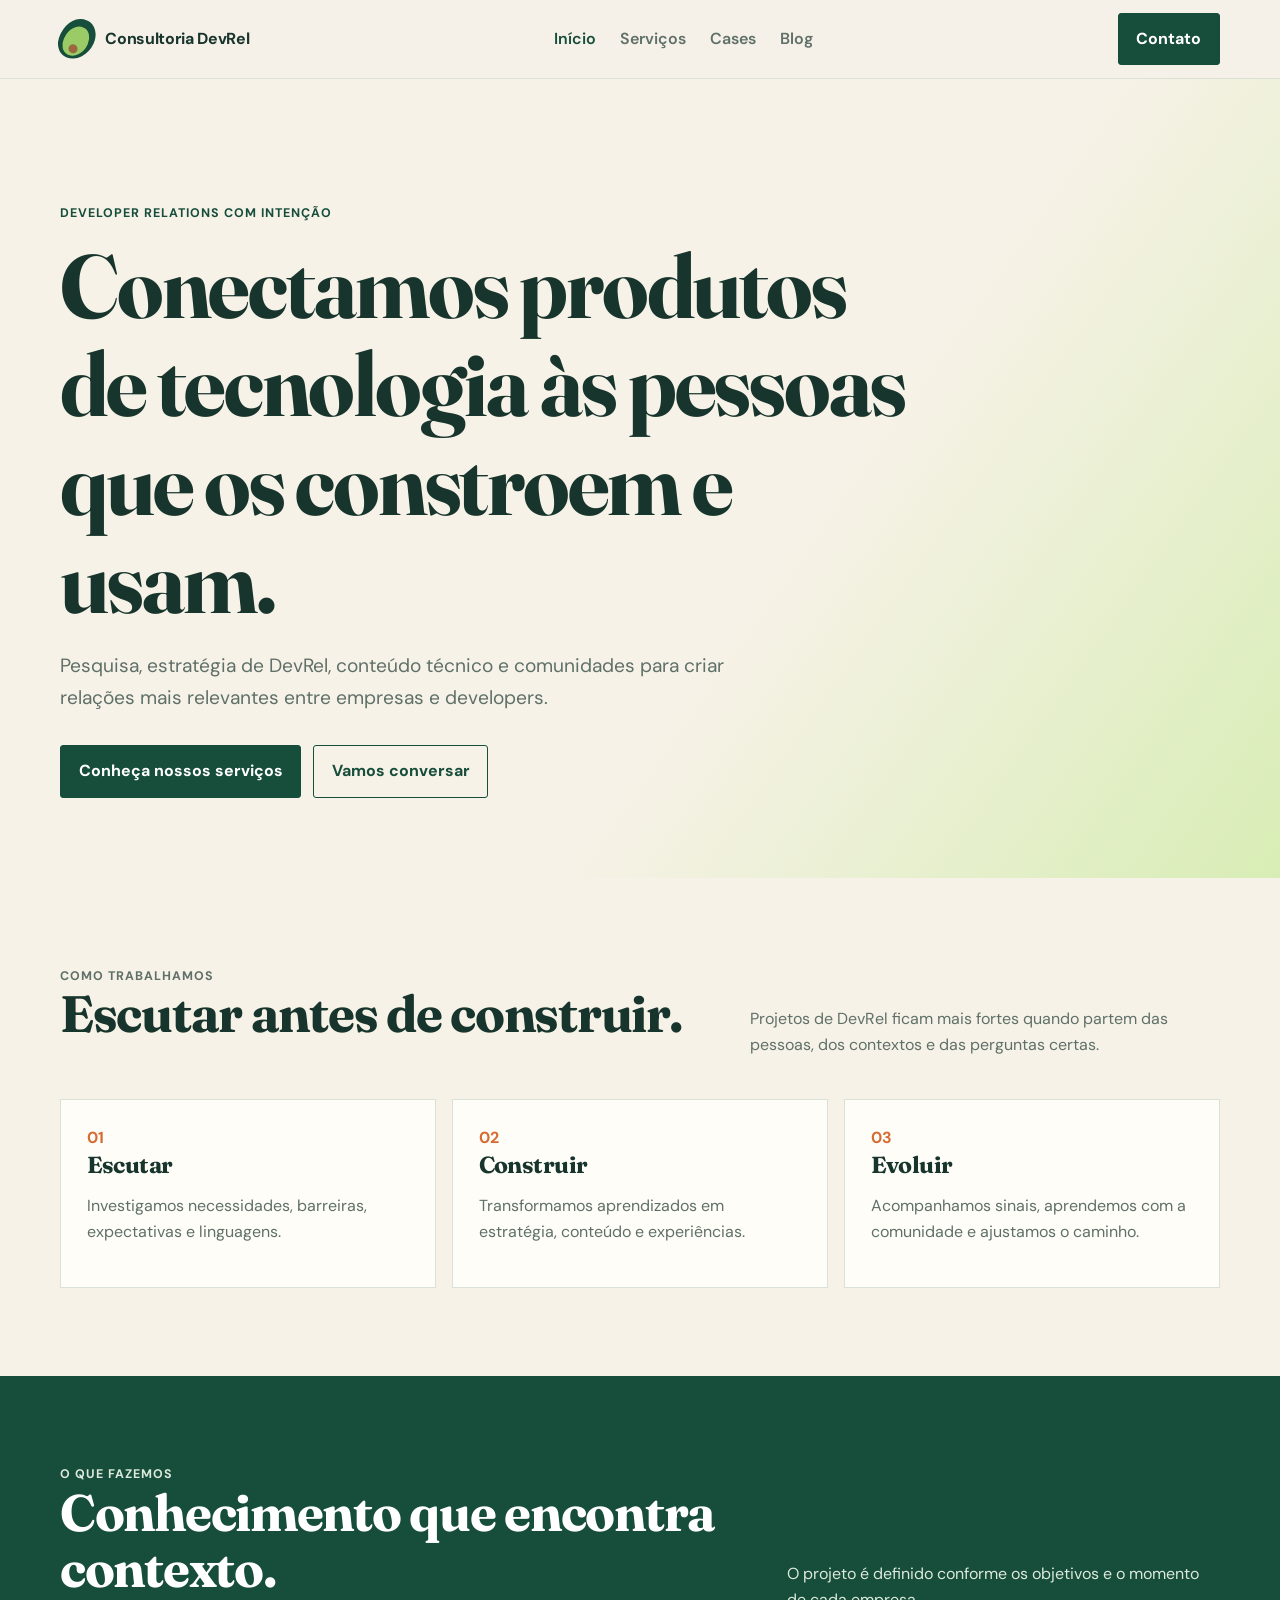
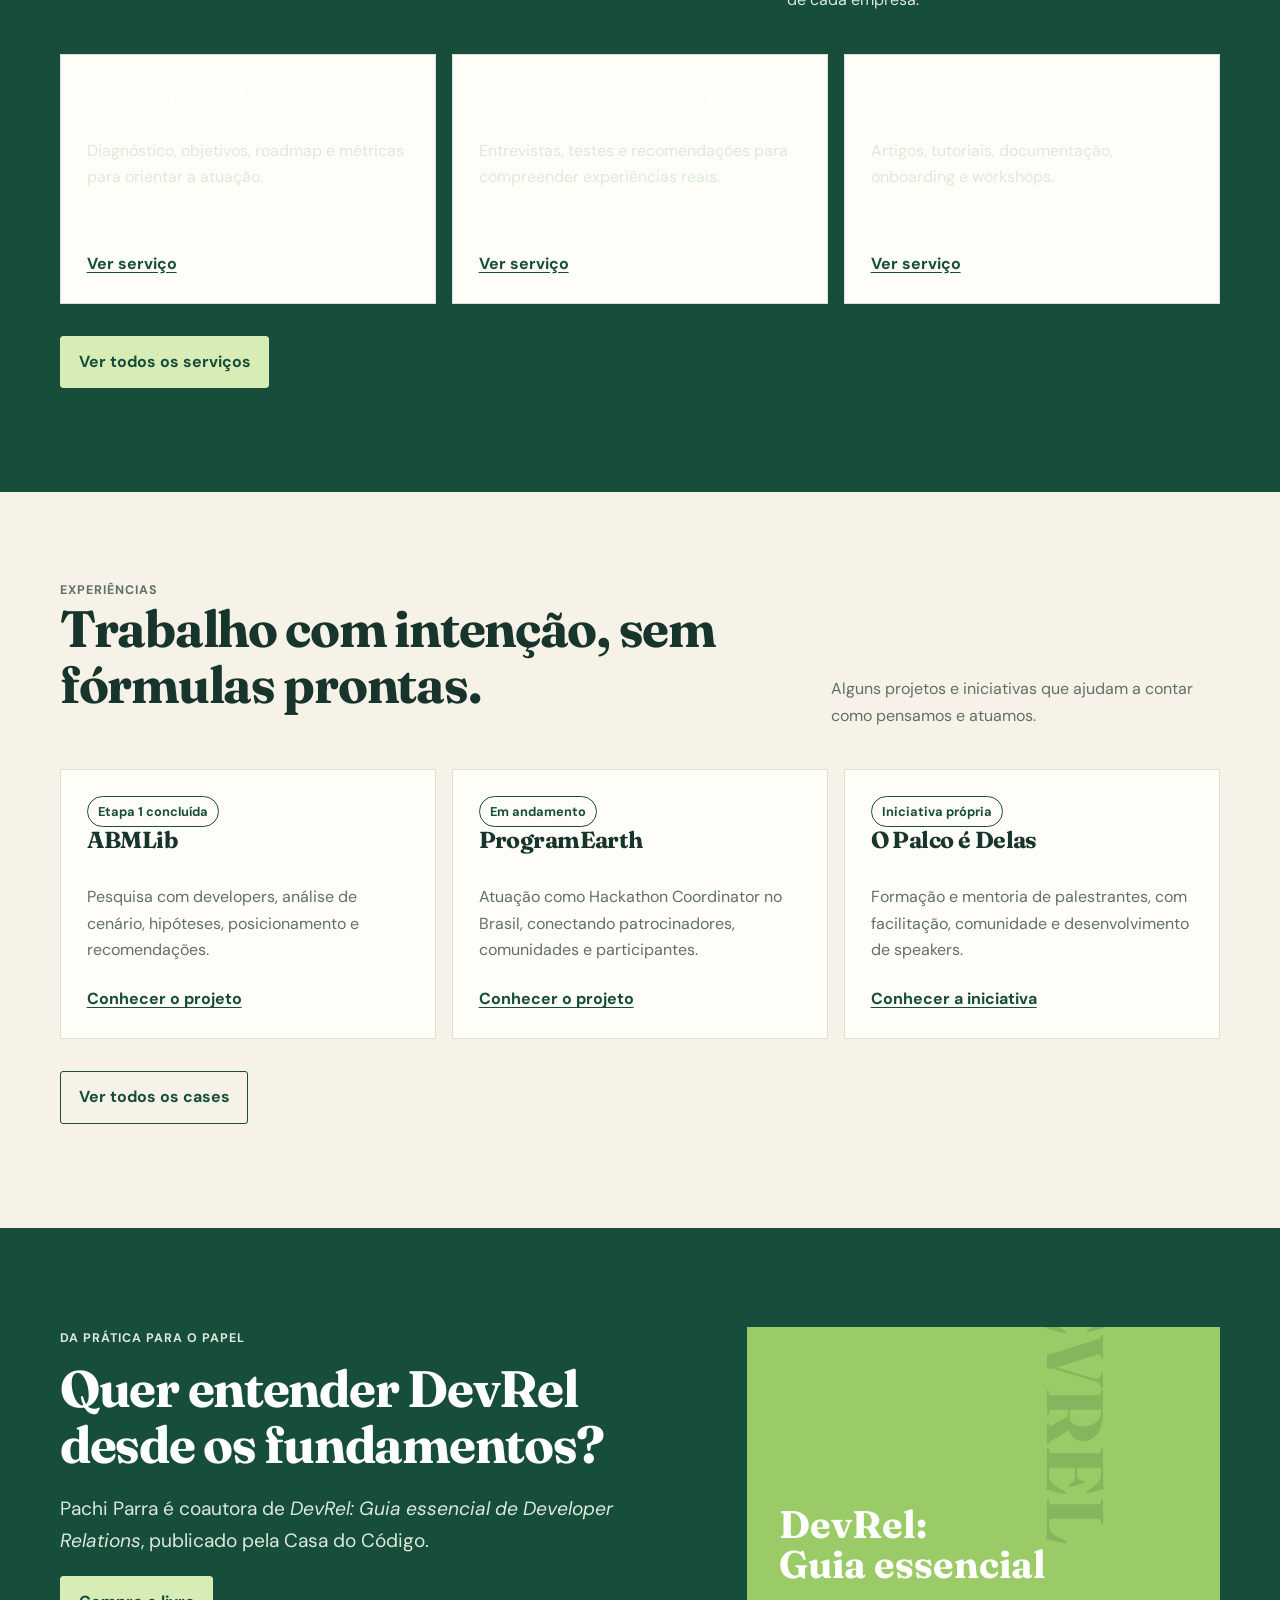
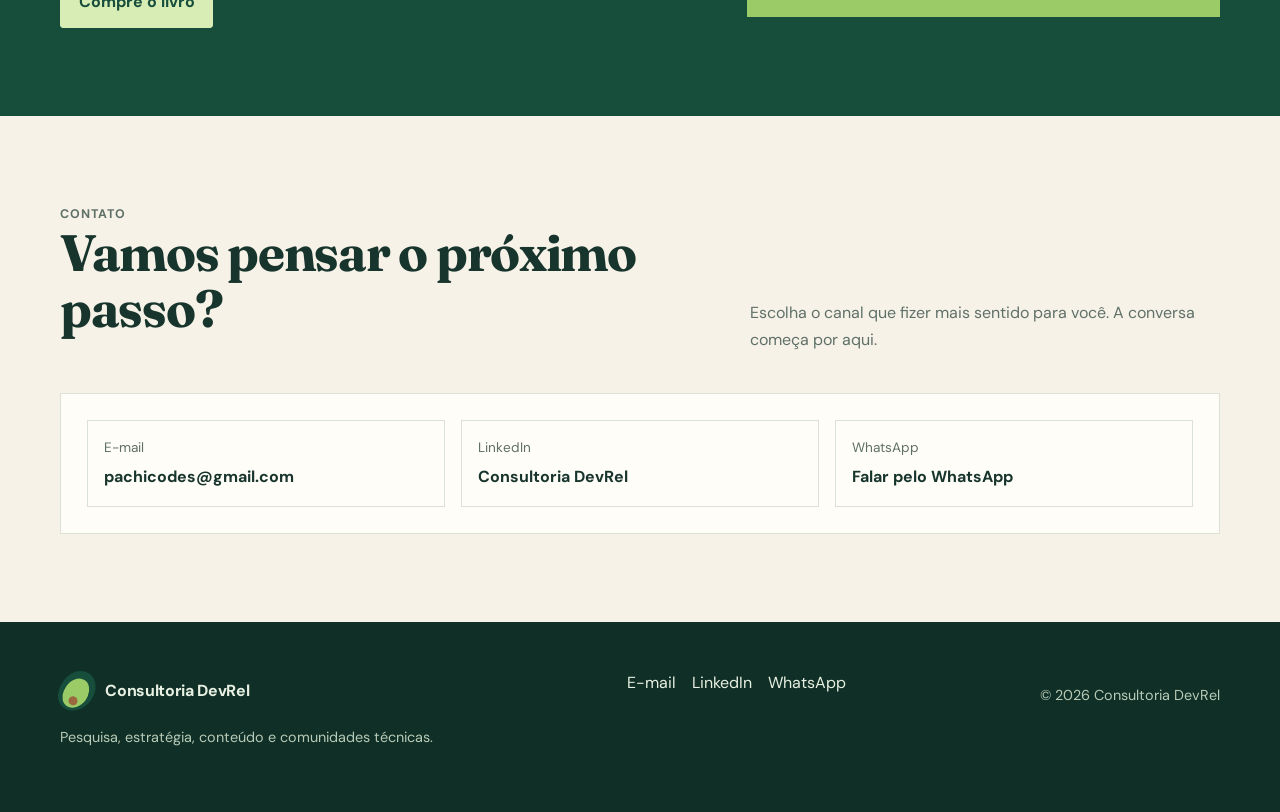
==== index.html @ 7296d5de "Adiciona estrutura inicial do site com páginas para Blog, Cases e Serviços, além de estilos e script" ====
<!doctype html>
<html lang="pt-BR">
<head>
  <meta charset="utf-8">
  <meta name="viewport" content="width=device-width, initial-scale=1">
  <meta name="description" content="Consultoria DevRel: pesquisa, estratégia, conteúdo, educação e comunidades técnicas para empresas de tecnologia.">
  <title>Consultoria DevRel | Relações relevantes com developers</title>
  <link rel="stylesheet" href="css/styles.css">
</head>
<body>
<a class="skip-link" href="#conteudo">Pular para o conteúdo</a>
<header class="site-header"><div class="container nav-wrap">
  <a class="brand" href="index.html"><span class="avocado" aria-hidden="true"></span><span>Consultoria DevRel</span></a>
  <button class="nav-toggle" type="button" aria-expanded="false" aria-controls="main-menu" data-menu-toggle>Menu</button>
  <nav id="main-menu" class="nav-list" data-menu aria-label="Navegação principal"><a aria-current="page" href="index.html">Início</a><a href="servicos.html">Serviços</a><a href="cases.html">Cases</a><a href="blog.html">Blog</a></nav>
  <div class="contact-links" data-menu><a class="button button-primary" href="#contato">Contato</a></div>
</div></header>
<main id="conteudo">
<section class="hero"><div class="container"><p class="eyebrow">Developer Relations com intenção</p><h1>Conectamos produtos de tecnologia às pessoas que os constroem e usam.</h1><p class="lede">Pesquisa, estratégia de DevRel, conteúdo técnico e comunidades para criar relações mais relevantes entre empresas e developers.</p><div class="hero-actions"><a class="button button-primary" href="servicos.html">Conheça nossos serviços</a><a class="button button-secondary" href="#contato">Vamos conversar</a></div></div></section>
<section class="section"><div class="container"><div class="section-heading"><div><p class="eyebrow">Como trabalhamos</p><h2>Escutar antes de construir.</h2></div><p>Projetos de DevRel ficam mais fortes quando partem das pessoas, dos contextos e das perguntas certas.</p></div><div class="grid-3"><article class="step"><span class="step-number">01</span><h3>Escutar</h3><p>Investigamos necessidades, barreiras, expectativas e linguagens.</p></article><article class="step"><span class="step-number">02</span><h3>Construir</h3><p>Transformamos aprendizados em estratégia, conteúdo e experiências.</p></article><article class="step"><span class="step-number">03</span><h3>Evoluir</h3><p>Acompanhamos sinais, aprendemos com a comunidade e ajustamos o caminho.</p></article></div></div></section>
<section class="section band"><div class="container"><div class="section-heading"><div><p class="eyebrow">O que fazemos</p><h2>Conhecimento que encontra contexto.</h2></div><p>O projeto é definido conforme os objetivos e o momento de cada empresa.</p></div><div class="grid-3"><article class="service-card"><h3>Estratégia de DevRel</h3><p>Diagnóstico, objetivos, roadmap e métricas para orientar a atuação.</p><a href="servicos.html#estrategia">Ver serviço</a></article><article class="service-card"><h3>Pesquisa com developers</h3><p>Entrevistas, testes e recomendações para compreender experiências reais.</p><a href="servicos.html#pesquisa">Ver serviço</a></article><article class="service-card"><h3>Conteúdo e educação técnica</h3><p>Artigos, tutoriais, documentação, onboarding e workshops.</p><a href="servicos.html#conteudo">Ver serviço</a></article></div><p style="margin-top:2rem"><a class="button button-light" href="servicos.html">Ver todos os serviços</a></p></div></section>
<section class="section"><div class="container"><div class="section-heading"><div><p class="eyebrow">Experiências</p><h2>Trabalho com intenção, sem fórmulas prontas.</h2></div><p>Alguns projetos e iniciativas que ajudam a contar como pensamos e atuamos.</p></div><div class="grid-3"><article class="case-card"><span class="status">Etapa 1 concluída</span><h3>ABMLib</h3><p>Pesquisa com developers, análise de cenário, hipóteses, posicionamento e recomendações.</p><a class="text-link" href="pages/cases/abmlib.html">Conhecer o projeto</a></article><article class="case-card"><span class="status">Em andamento</span><h3>ProgramEarth</h3><p>Atuação como Hackathon Coordinator no Brasil, conectando patrocinadores, comunidades e participantes.</p><a class="text-link" href="pages/cases/programearth.html">Conhecer o projeto</a></article><article class="case-card"><span class="status">Iniciativa própria</span><h3>O Palco é Delas</h3><p>Formação e mentoria de palestrantes, com facilitação, comunidade e desenvolvimento de speakers.</p><a class="text-link" href="pages/cases/o-palco-e-delas.html">Conhecer a iniciativa</a></article></div><p style="margin-top:2rem"><a class="button button-secondary" href="cases.html">Ver todos os cases</a></p></div></section>
<section class="section band"><div class="container book"><div><p class="eyebrow">Da prática para o papel</p><h2>Quer entender DevRel desde os fundamentos?</h2><p class="lede">Pachi Parra é coautora de <em>DevRel: Guia essencial de Developer Relations</em>, publicado pela Casa do Código.</p><a class="button button-light" href="https://www.casadocodigo.com.br/products/livro-devrel" target="_blank" rel="noopener">Compre o livro</a></div><div class="book-cover" aria-label="Representação visual do livro DevRel"><strong>DevRel:<br>Guia essencial</strong></div></div></section>
<section class="section" id="contato"><div class="container"><div class="section-heading"><div><p class="eyebrow">Contato</p><h2>Vamos pensar o próximo passo?</h2></div><p>Escolha o canal que fizer mais sentido para você. A conversa começa por aqui.</p></div><div class="contact-panel"><a href="mailto:pachicodes@gmail.com"><span class="contact-label">E-mail</span><strong>pachicodes@gmail.com</strong></a><a href="https://www.linkedin.com/company/consultoriadevrel" target="_blank" rel="noopener"><span class="contact-label">LinkedIn</span><strong>Consultoria DevRel</strong></a><a href="https://wa.me/5514936180712" target="_blank" rel="noopener"><span class="contact-label">WhatsApp</span><strong>Falar pelo WhatsApp</strong></a></div></div></section>
</main>
<footer><div class="container footer-wrap"><div><a class="brand" href="index.html"><span class="avocado" aria-hidden="true"></span><span>Consultoria DevRel</span></a><p class="small">Pesquisa, estratégia, conteúdo e comunidades técnicas.</p></div><div class="footer-links"><a href="mailto:pachicodes@gmail.com">E-mail</a><a href="https://www.linkedin.com/company/consultoriadevrel" target="_blank" rel="noopener">LinkedIn</a><a href="https://wa.me/5514936180712" target="_blank" rel="noopener">WhatsApp</a></div><p class="small">© <span data-year></span> Consultoria DevRel</p></div></footer>
<script src="js/site.js"></script>
</body></html>
---- css/styles.css ----
@import url('https://fonts.googleapis.com/css2?family=DM+Sans:wght@400;500;600;700&family=Fraunces:opsz,wght@9..144,600;9..144,700&display=swap');

:root { --cream:#f7f2e8; --paper:#fffdf8; --ink:#18352d; --muted:#5f7068; --green:#164d3b; --leaf:#9acb67; --lime:#d8edb5; --line:#d9e2d4; --focus:#d66b32; --max:1160px; }
* { box-sizing:border-box; }
html { scroll-behavior:smooth; }
body { margin:0; background:var(--cream); color:var(--ink); font:400 1rem/1.65 'DM Sans',sans-serif; }
a { color:inherit; }
img { max-width:100%; display:block; }
:focus-visible { outline:3px solid var(--focus); outline-offset:4px; }
.skip-link { position:absolute; left:1rem; top:-4rem; background:var(--green); color:#fff; padding:.6rem 1rem; z-index:20; }
.skip-link:focus { top:1rem; }
.container { width:min(var(--max),calc(100% - 2.5rem)); margin-inline:auto; }
.site-header { border-bottom:1px solid var(--line); background:rgba(247,242,232,.94); position:relative; z-index:5; }
.nav-wrap { min-height:78px; display:flex; align-items:center; justify-content:space-between; gap:2rem; }
.brand { display:flex; align-items:center; gap:.7rem; text-decoration:none; font-weight:700; letter-spacing:-.02em; }
.avocado { width:34px; height:42px; border-radius:55% 45% 58% 42%; background:var(--green); display:grid; place-items:end center; padding-bottom:3px; transform:rotate(25deg); position:relative; }
.avocado::before { content:''; width:24px; height:31px; border-radius:55% 45% 58% 42%; background:var(--leaf); }
.avocado::after { content:''; position:absolute; width:9px; height:9px; border-radius:50%; background:#9b673f; bottom:6px; }
.nav-toggle { display:none; border:1px solid var(--green); background:transparent; color:var(--green); padding:.5rem .7rem; font:inherit; font-weight:700; }
.nav-list { display:flex; align-items:center; gap:1.5rem; list-style:none; padding:0; margin:0; }
.nav-list a { text-decoration:none; font-weight:600; color:var(--muted); }
.nav-list a:hover,.nav-list a[aria-current='page'] { color:var(--green); }
.contact-links { display:flex; gap:.5rem; align-items:center; }
.button { display:inline-flex; align-items:center; justify-content:center; gap:.5rem; border:1px solid var(--green); padding:.75rem 1.1rem; text-decoration:none; font-weight:700; border-radius:3px; transition:transform .2s,background .2s; }
.button:hover { transform:translateY(-2px); }
.button-primary { color:#fff; background:var(--green); }
.button-secondary { color:var(--green); background:transparent; }
.button-light { background:var(--lime); color:var(--green); border-color:var(--lime); }
.hero { padding:7rem 0 5rem; background:linear-gradient(125deg,var(--cream) 60%,var(--lime)); }
.eyebrow { color:var(--green); font-weight:700; letter-spacing:.08em; text-transform:uppercase; font-size:.78rem; }
h1,h2,h3 { font-family:'Fraunces',Georgia,serif; line-height:1.1; letter-spacing:-.025em; margin:0 0 1rem; }
h1 { font-size:clamp(2.8rem,7vw,5.8rem); max-width:850px; }
h2 { font-size:clamp(2rem,4vw,3.4rem); }
h3 { font-size:1.45rem; }
.lede { font-size:1.2rem; color:var(--muted); max-width:700px; }
.hero-actions { display:flex; flex-wrap:wrap; gap:.75rem; margin-top:2rem; }
.section { padding:5.5rem 0; }
.section-heading { display:flex; justify-content:space-between; gap:2rem; align-items:end; margin-bottom:2.5rem; }
.section-heading p { max-width:470px; color:var(--muted); margin:0; }
.grid-3 { display:grid; grid-template-columns:repeat(3,1fr); gap:1rem; }
.grid-2 { display:grid; grid-template-columns:repeat(2,1fr); gap:1rem; }
.step,.service-card,.case-card,.blog-empty,.contact-panel { background:var(--paper); border:1px solid var(--line); padding:1.6rem; }
.step-number { color:var(--focus); font-weight:700; }
.step p,.service-card p,.case-card p { color:var(--muted); }
.service-card { min-height:250px; display:flex; flex-direction:column; }
.service-card a,.text-link { margin-top:auto; color:var(--green); font-weight:700; text-decoration:underline; text-underline-offset:3px; }
.band { background:var(--green); color:#fff; }
.band .lede,.band p { color:#dce9dc; }
.book { display:grid; grid-template-columns:1.15fr .85fr; gap:3rem; align-items:center; }
.book-cover { min-height:290px; background:var(--leaf); padding:2rem; display:flex; align-items:end; position:relative; overflow:hidden; }
.book-cover::after { content:'DEVREL'; position:absolute; right:-1rem; top:1rem; color:rgba(24,53,45,.14); font:700 5rem/1 'Fraunces',serif; transform:rotate(90deg); }
.book-cover strong { font:700 2.4rem/1.05 'Fraunces',serif; max-width:280px; }
.contact-panel { display:grid; grid-template-columns:1fr 1fr 1fr; gap:1rem; }
.contact-panel a { display:flex; flex-direction:column; gap:.3rem; padding:1rem; text-decoration:none; border:1px solid var(--line); }
.contact-panel a:hover { background:var(--lime); }
.contact-label { color:var(--muted); font-size:.85rem; }
.page-intro { padding:5.5rem 0 3rem; }
.page-intro h1 { max-width:800px; }
.service-detail { display:grid; grid-template-columns:.75fr 1.25fr; gap:3rem; padding:2.5rem 0; border-top:1px solid var(--line); }
.service-detail ul { margin:0; padding-left:1.2rem; }
.case-meta { display:flex; flex-wrap:wrap; gap:.5rem; margin-bottom:1.2rem; }
.status { border:1px solid var(--green); border-radius:20px; padding:.25rem .65rem; font-size:.8rem; font-weight:700; color:var(--green); }
.case-card { display:flex; flex-direction:column; min-height:270px; }
.case-card .status { align-self:flex-start; }
.detail { max-width:780px; }
.detail .lead { font-size:1.25rem; color:var(--muted); }
.detail section { padding:2rem 0; border-top:1px solid var(--line); }
.blog-empty { text-align:center; padding:4rem 1.5rem; }
footer { padding:3rem 0; background:#102f26; color:#e7f0e2; }
.footer-wrap { display:flex; justify-content:space-between; gap:2rem; align-items:start; }
footer a { color:#e7f0e2; text-decoration:none; }
.footer-links { display:flex; gap:1rem; flex-wrap:wrap; }
.small { font-size:.9rem; color:var(--muted); }
footer .small { color:#b8cbb8; }
@media (max-width:820px) { .nav-toggle { display:block; } .nav-list,.contact-links { display:none; } .nav-list.is-open,.contact-links.is-open { display:flex; } .nav-wrap { flex-wrap:wrap; } .nav-list { order:3; width:100%; flex-direction:column; align-items:flex-start; padding-bottom:1rem; } .contact-links { order:4; width:100%; padding-bottom:1rem; } .grid-3,.grid-2,.book,.contact-panel,.service-detail { grid-template-columns:1fr; } .hero { padding:4.5rem 0 3.5rem; } .section { padding:4rem 0; } .section-heading,.footer-wrap { display:block; } .section-heading p { margin-top:1rem; } .footer-links { margin-top:1rem; } }
@media (prefers-reduced-motion:reduce) { *,html { scroll-behavior:auto!important; transition:none!important; } }
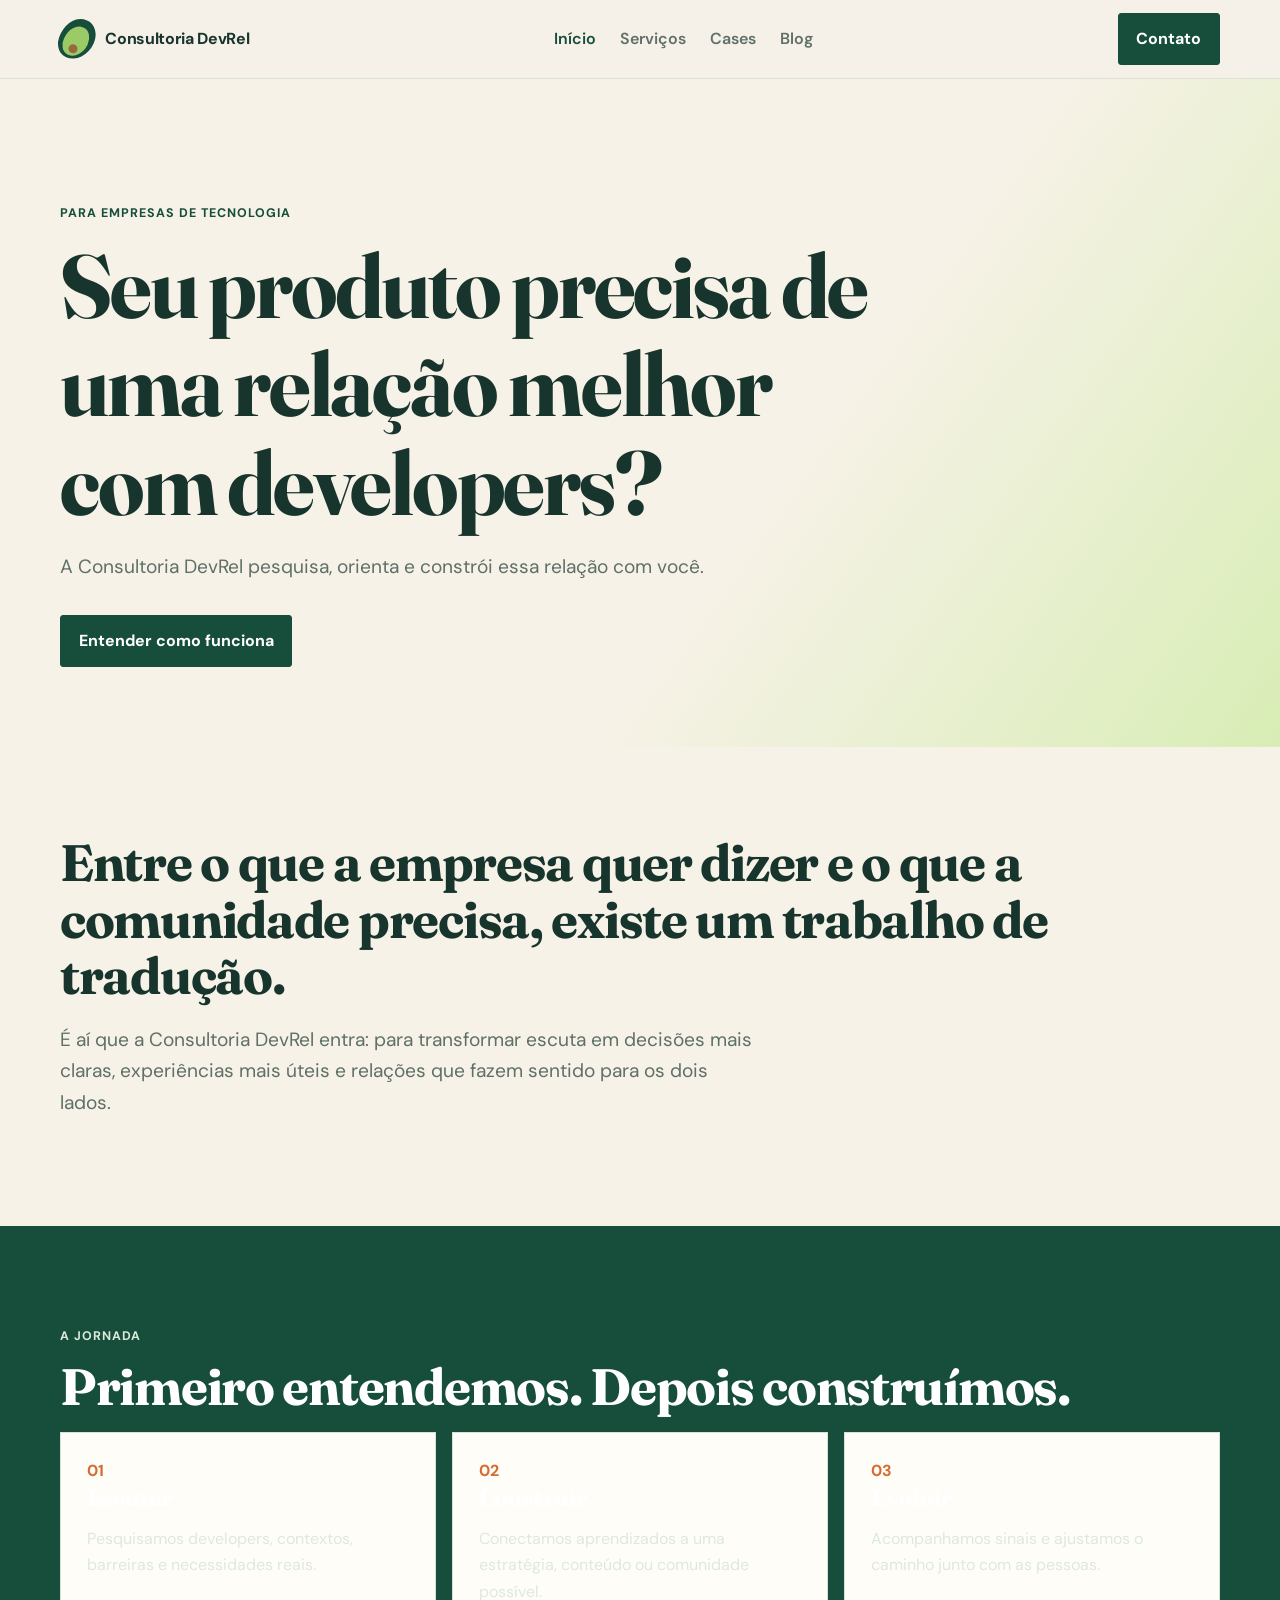
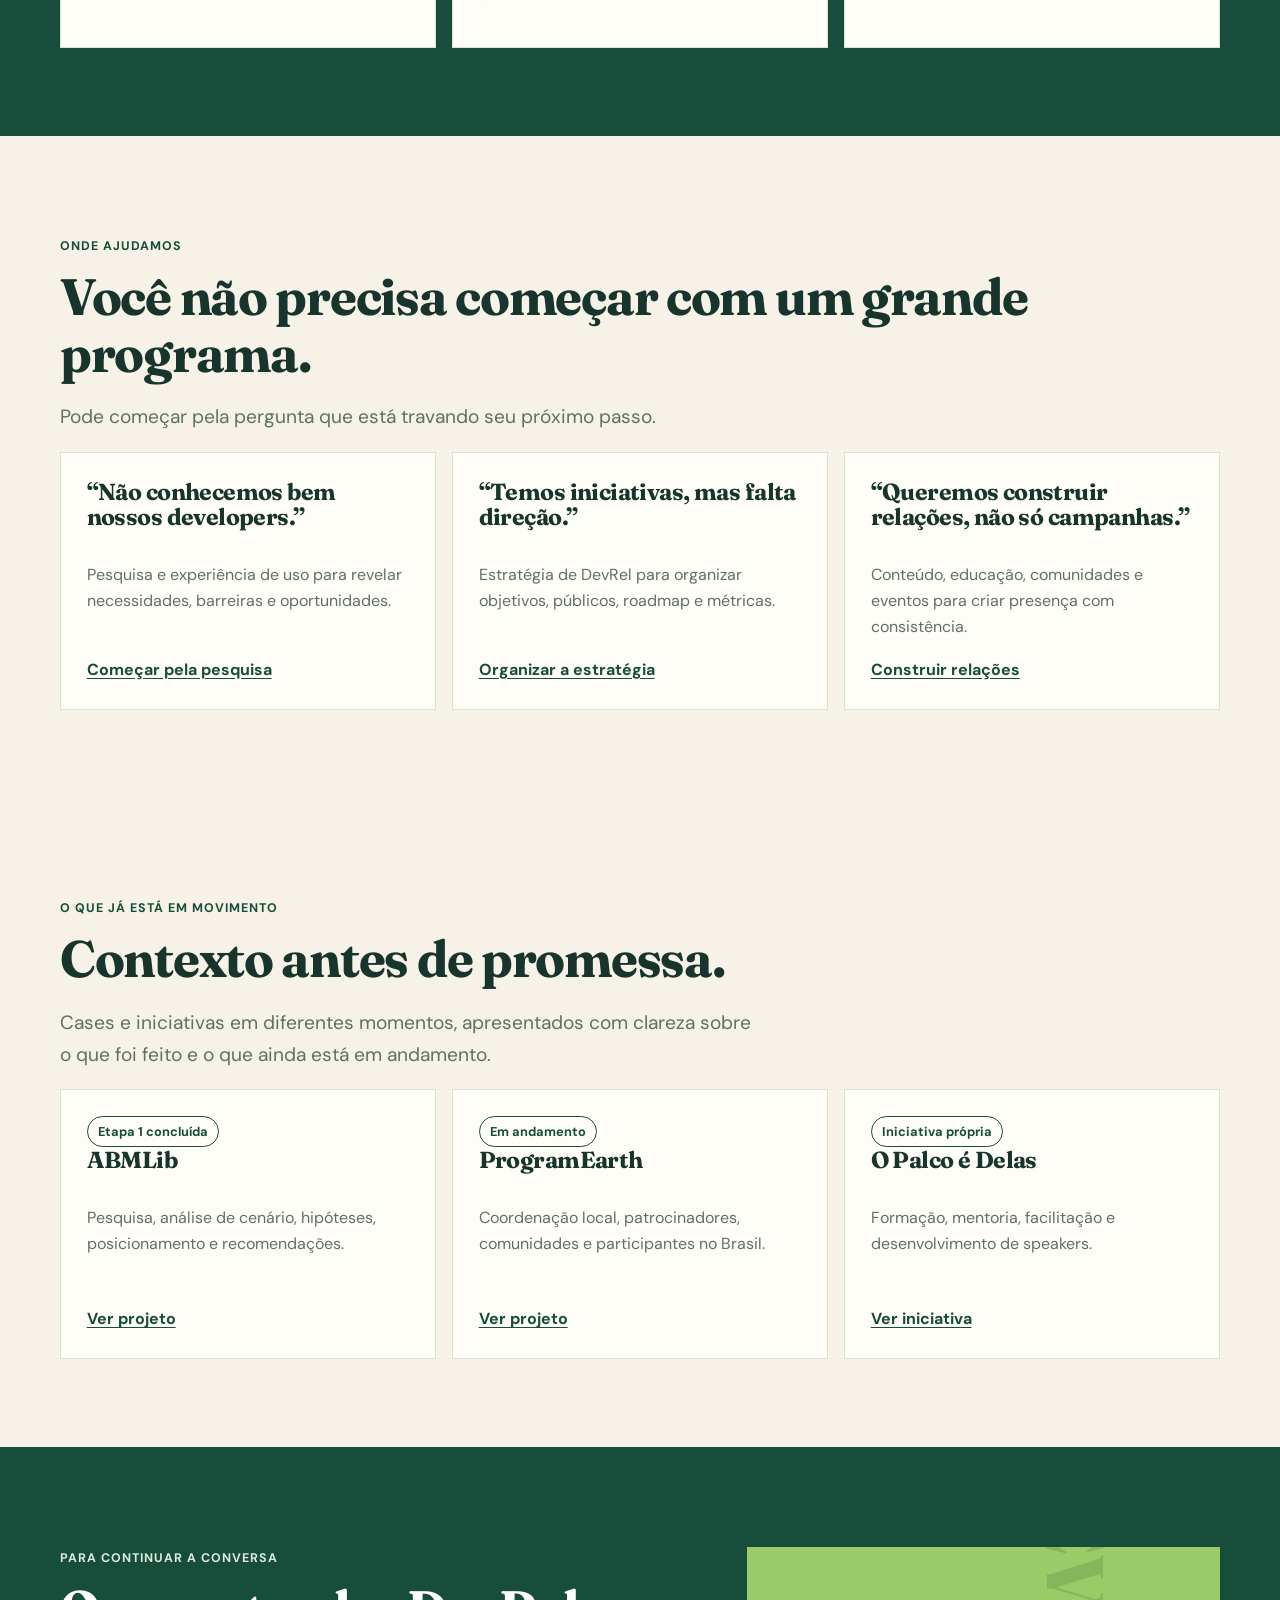
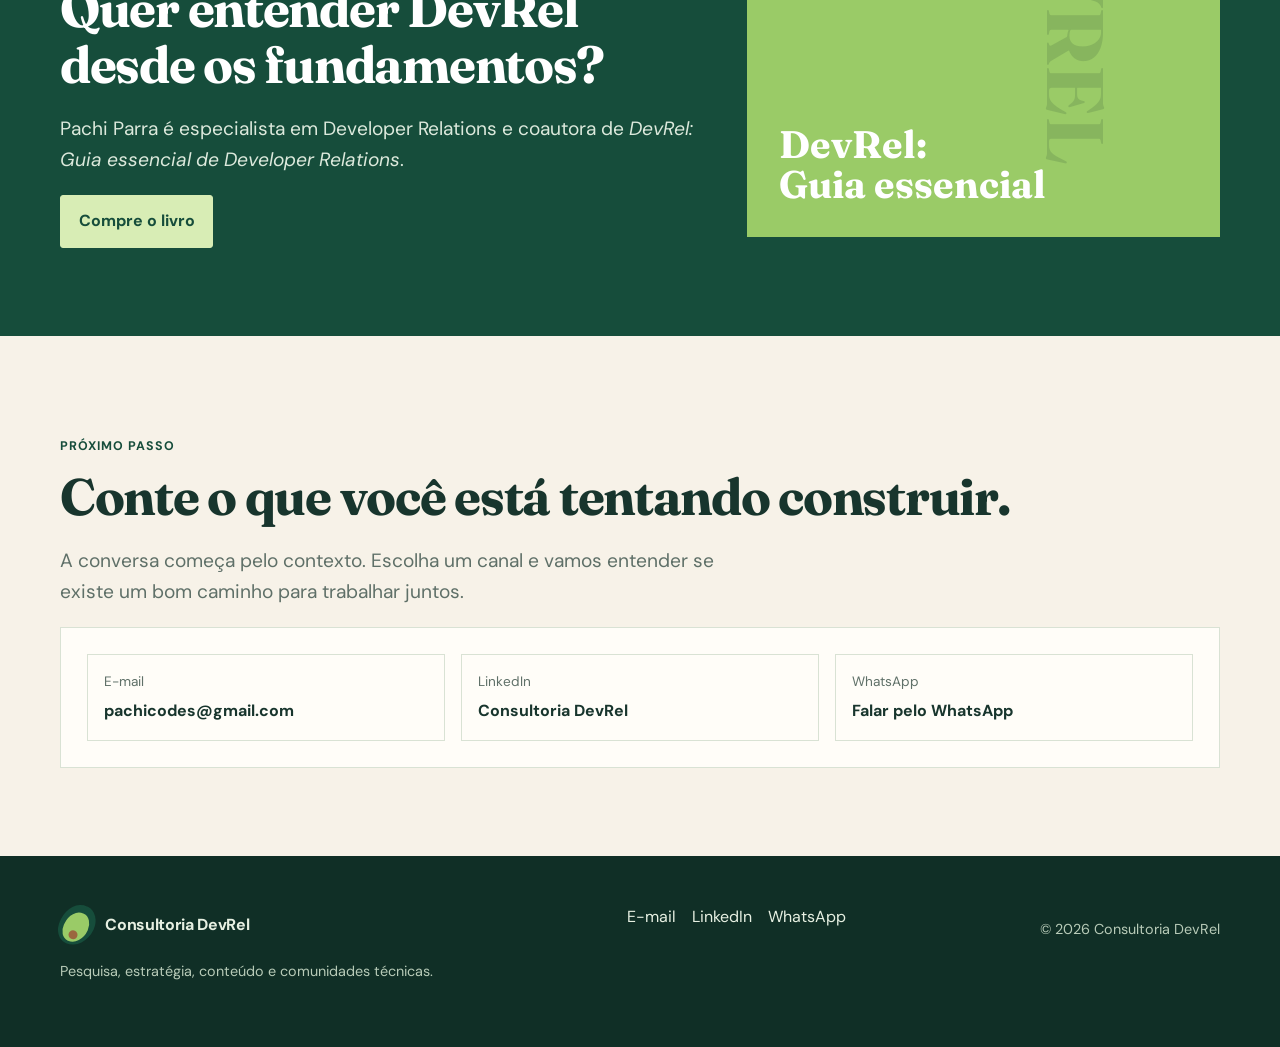
==== commit 6e99cf89: "Atualiza o conteúdo da página inicial com novas seções sobre Developer Relations, enfatizando a impo" ====
--- a/index.html
+++ b/index.html
@@ -16,12 +16,13 @@
   <div class="contact-links" data-menu><a class="button button-primary" href="#contato">Contato</a></div>
 </div></header>
 <main id="conteudo">
-<section class="hero"><div class="container"><p class="eyebrow">Developer Relations com intenção</p><h1>Conectamos produtos de tecnologia às pessoas que os constroem e usam.</h1><p class="lede">Pesquisa, estratégia de DevRel, conteúdo técnico e comunidades para criar relações mais relevantes entre empresas e developers.</p><div class="hero-actions"><a class="button button-primary" href="servicos.html">Conheça nossos serviços</a><a class="button button-secondary" href="#contato">Vamos conversar</a></div></div></section>
-<section class="section"><div class="container"><div class="section-heading"><div><p class="eyebrow">Como trabalhamos</p><h2>Escutar antes de construir.</h2></div><p>Projetos de DevRel ficam mais fortes quando partem das pessoas, dos contextos e das perguntas certas.</p></div><div class="grid-3"><article class="step"><span class="step-number">01</span><h3>Escutar</h3><p>Investigamos necessidades, barreiras, expectativas e linguagens.</p></article><article class="step"><span class="step-number">02</span><h3>Construir</h3><p>Transformamos aprendizados em estratégia, conteúdo e experiências.</p></article><article class="step"><span class="step-number">03</span><h3>Evoluir</h3><p>Acompanhamos sinais, aprendemos com a comunidade e ajustamos o caminho.</p></article></div></div></section>
-<section class="section band"><div class="container"><div class="section-heading"><div><p class="eyebrow">O que fazemos</p><h2>Conhecimento que encontra contexto.</h2></div><p>O projeto é definido conforme os objetivos e o momento de cada empresa.</p></div><div class="grid-3"><article class="service-card"><h3>Estratégia de DevRel</h3><p>Diagnóstico, objetivos, roadmap e métricas para orientar a atuação.</p><a href="servicos.html#estrategia">Ver serviço</a></article><article class="service-card"><h3>Pesquisa com developers</h3><p>Entrevistas, testes e recomendações para compreender experiências reais.</p><a href="servicos.html#pesquisa">Ver serviço</a></article><article class="service-card"><h3>Conteúdo e educação técnica</h3><p>Artigos, tutoriais, documentação, onboarding e workshops.</p><a href="servicos.html#conteudo">Ver serviço</a></article></div><p style="margin-top:2rem"><a class="button button-light" href="servicos.html">Ver todos os serviços</a></p></div></section>
-<section class="section"><div class="container"><div class="section-heading"><div><p class="eyebrow">Experiências</p><h2>Trabalho com intenção, sem fórmulas prontas.</h2></div><p>Alguns projetos e iniciativas que ajudam a contar como pensamos e atuamos.</p></div><div class="grid-3"><article class="case-card"><span class="status">Etapa 1 concluída</span><h3>ABMLib</h3><p>Pesquisa com developers, análise de cenário, hipóteses, posicionamento e recomendações.</p><a class="text-link" href="pages/cases/abmlib.html">Conhecer o projeto</a></article><article class="case-card"><span class="status">Em andamento</span><h3>ProgramEarth</h3><p>Atuação como Hackathon Coordinator no Brasil, conectando patrocinadores, comunidades e participantes.</p><a class="text-link" href="pages/cases/programearth.html">Conhecer o projeto</a></article><article class="case-card"><span class="status">Iniciativa própria</span><h3>O Palco é Delas</h3><p>Formação e mentoria de palestrantes, com facilitação, comunidade e desenvolvimento de speakers.</p><a class="text-link" href="pages/cases/o-palco-e-delas.html">Conhecer a iniciativa</a></article></div><p style="margin-top:2rem"><a class="button button-secondary" href="cases.html">Ver todos os cases</a></p></div></section>
-<section class="section band"><div class="container book"><div><p class="eyebrow">Da prática para o papel</p><h2>Quer entender DevRel desde os fundamentos?</h2><p class="lede">Pachi Parra é coautora de <em>DevRel: Guia essencial de Developer Relations</em>, publicado pela Casa do Código.</p><a class="button button-light" href="https://www.casadocodigo.com.br/products/livro-devrel" target="_blank" rel="noopener">Compre o livro</a></div><div class="book-cover" aria-label="Representação visual do livro DevRel"><strong>DevRel:<br>Guia essencial</strong></div></div></section>
-<section class="section" id="contato"><div class="container"><div class="section-heading"><div><p class="eyebrow">Contato</p><h2>Vamos pensar o próximo passo?</h2></div><p>Escolha o canal que fizer mais sentido para você. A conversa começa por aqui.</p></div><div class="contact-panel"><a href="mailto:pachicodes@gmail.com"><span class="contact-label">E-mail</span><strong>pachicodes@gmail.com</strong></a><a href="https://www.linkedin.com/company/consultoriadevrel" target="_blank" rel="noopener"><span class="contact-label">LinkedIn</span><strong>Consultoria DevRel</strong></a><a href="https://wa.me/5514936180712" target="_blank" rel="noopener"><span class="contact-label">WhatsApp</span><strong>Falar pelo WhatsApp</strong></a></div></div></section>
+<section class="hero"><div class="container"><p class="eyebrow">Para empresas de tecnologia</p><h1>Seu produto precisa de uma relação melhor com developers?</h1><p class="lede">A Consultoria DevRel pesquisa, orienta e constrói essa relação com você.</p><div class="hero-actions"><a class="button button-primary" href="servicos.html">Entender como funciona</a></div></div></section>
+<section class="section"><div class="container"><h2>Entre o que a empresa quer dizer e o que a comunidade precisa, existe um trabalho de tradução.</h2><p class="lede">É aí que a Consultoria DevRel entra: para transformar escuta em decisões mais claras, experiências mais úteis e relações que fazem sentido para os dois lados.</p></div></section>
+<section class="section band"><div class="container"><p class="eyebrow">A jornada</p><h2>Primeiro entendemos. Depois construímos.</h2><div class="grid-3"><article class="step"><span class="step-number">01</span><h3>Escutar</h3><p>Pesquisamos developers, contextos, barreiras e necessidades reais.</p></article><article class="step"><span class="step-number">02</span><h3>Construir</h3><p>Conectamos aprendizados a uma estratégia, conteúdo ou comunidade possível.</p></article><article class="step"><span class="step-number">03</span><h3>Evoluir</h3><p>Acompanhamos sinais e ajustamos o caminho junto com as pessoas.</p></article></div></div></section>
+<section class="section"><div class="container"><p class="eyebrow">Onde ajudamos</p><h2>Você não precisa começar com um grande programa.</h2><p class="lede">Pode começar pela pergunta que está travando seu próximo passo.</p><div class="grid-3"><article class="service-card"><h3>“Não conhecemos bem nossos developers.”</h3><p>Pesquisa e experiência de uso para revelar necessidades, barreiras e oportunidades.</p><a href="servicos.html#pesquisa">Começar pela pesquisa</a></article><article class="service-card"><h3>“Temos iniciativas, mas falta direção.”</h3><p>Estratégia de DevRel para organizar objetivos, públicos, roadmap e métricas.</p><a href="servicos.html#estrategia">Organizar a estratégia</a></article><article class="service-card"><h3>“Queremos construir relações, não só campanhas.”</h3><p>Conteúdo, educação, comunidades e eventos para criar presença com consistência.</p><a href="servicos.html#comunidades">Construir relações</a></article></div></div></section>
+<section class="section"><div class="container"><p class="eyebrow">O que já está em movimento</p><h2>Contexto antes de promessa.</h2><p class="lede">Cases e iniciativas em diferentes momentos, apresentados com clareza sobre o que foi feito e o que ainda está em andamento.</p><div class="grid-3"><article class="case-card"><span class="status">Etapa 1 concluída</span><h3>ABMLib</h3><p>Pesquisa, análise de cenário, hipóteses, posicionamento e recomendações.</p><a class="text-link" href="pages/cases/abmlib.html">Ver projeto</a></article><article class="case-card"><span class="status">Em andamento</span><h3>ProgramEarth</h3><p>Coordenação local, patrocinadores, comunidades e participantes no Brasil.</p><a class="text-link" href="pages/cases/programearth.html">Ver projeto</a></article><article class="case-card"><span class="status">Iniciativa própria</span><h3>O Palco é Delas</h3><p>Formação, mentoria, facilitação e desenvolvimento de speakers.</p><a class="text-link" href="pages/cases/o-palco-e-delas.html">Ver iniciativa</a></article></div></div></section>
+<section class="section band"><div class="container book"><div><p class="eyebrow">Para continuar a conversa</p><h2>Quer entender DevRel desde os fundamentos?</h2><p class="lede">Pachi Parra é especialista em Developer Relations e coautora de <em>DevRel: Guia essencial de Developer Relations</em>.</p><a class="button button-light" href="https://www.casadocodigo.com.br/products/livro-devrel" target="_blank" rel="noopener">Compre o livro</a></div><div class="book-cover" aria-label="Representação visual do livro DevRel"><strong>DevRel:<br>Guia essencial</strong></div></div></section>
+<section class="section" id="contato"><div class="container"><p class="eyebrow">Próximo passo</p><h2>Conte o que você está tentando construir.</h2><p class="lede">A conversa começa pelo contexto. Escolha um canal e vamos entender se existe um bom caminho para trabalhar juntos.</p><div class="contact-panel"><a href="mailto:pachicodes@gmail.com"><span class="contact-label">E-mail</span><strong>pachicodes@gmail.com</strong></a><a href="https://www.linkedin.com/company/consultoriadevrel" target="_blank" rel="noopener"><span class="contact-label">LinkedIn</span><strong>Consultoria DevRel</strong></a><a href="https://wa.me/5514936180712" target="_blank" rel="noopener"><span class="contact-label">WhatsApp</span><strong>Falar pelo WhatsApp</strong></a></div></div></section>
 </main>
 <footer><div class="container footer-wrap"><div><a class="brand" href="index.html"><span class="avocado" aria-hidden="true"></span><span>Consultoria DevRel</span></a><p class="small">Pesquisa, estratégia, conteúdo e comunidades técnicas.</p></div><div class="footer-links"><a href="mailto:pachicodes@gmail.com">E-mail</a><a href="https://www.linkedin.com/company/consultoriadevrel" target="_blank" rel="noopener">LinkedIn</a><a href="https://wa.me/5514936180712" target="_blank" rel="noopener">WhatsApp</a></div><p class="small">© <span data-year></span> Consultoria DevRel</p></div></footer>
 <script src="js/site.js"></script>
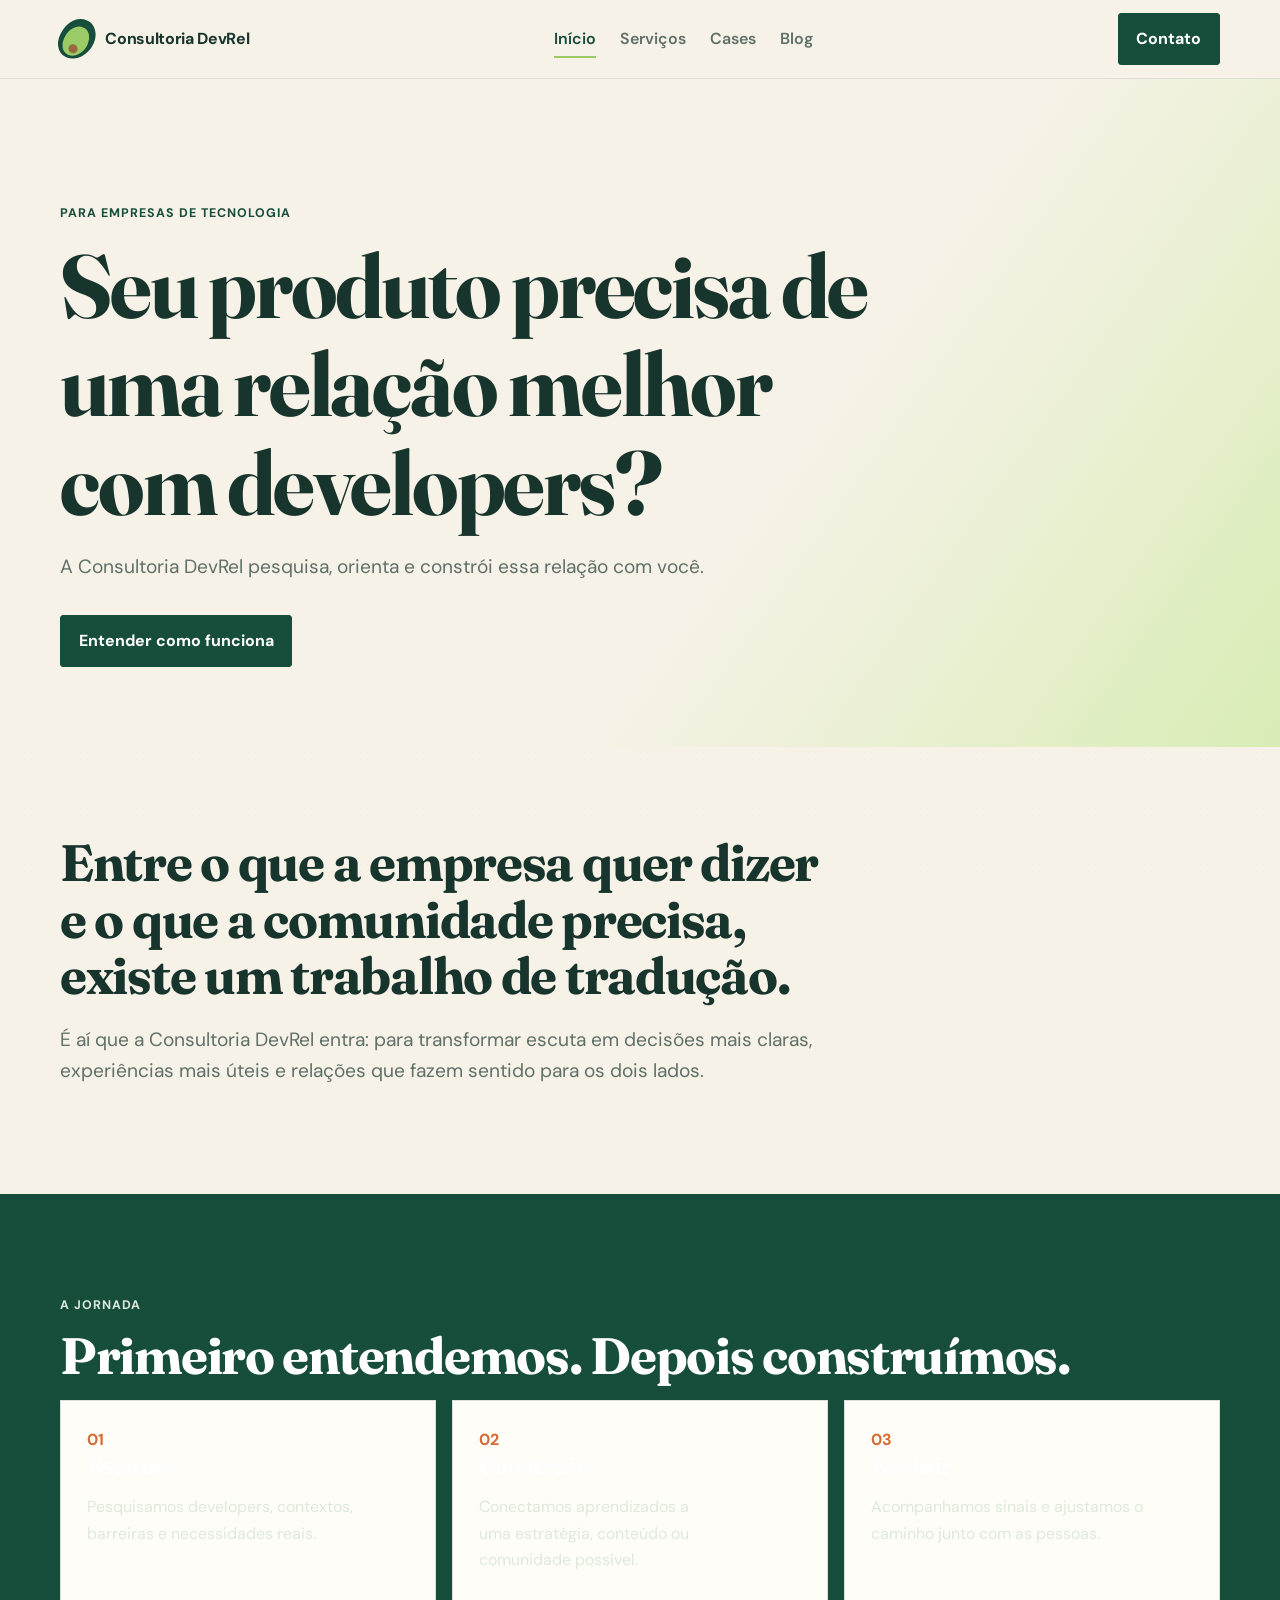
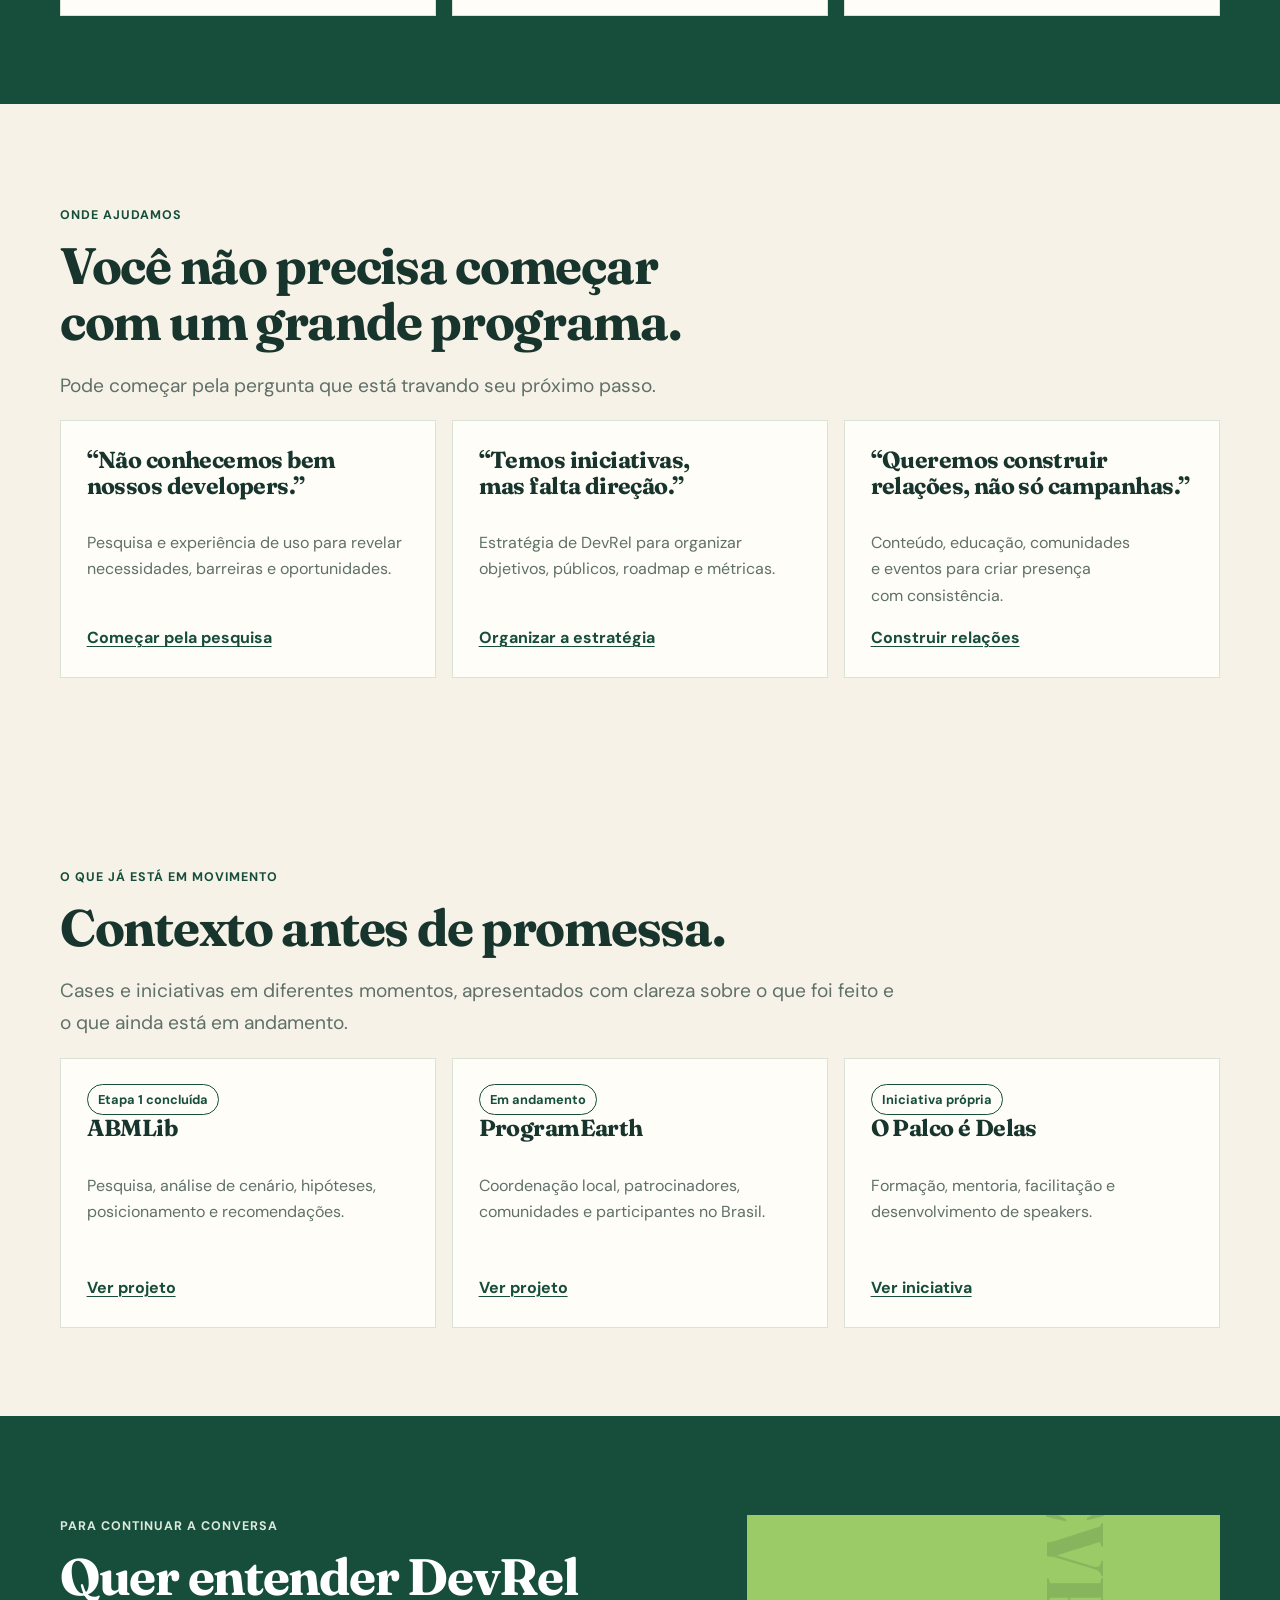
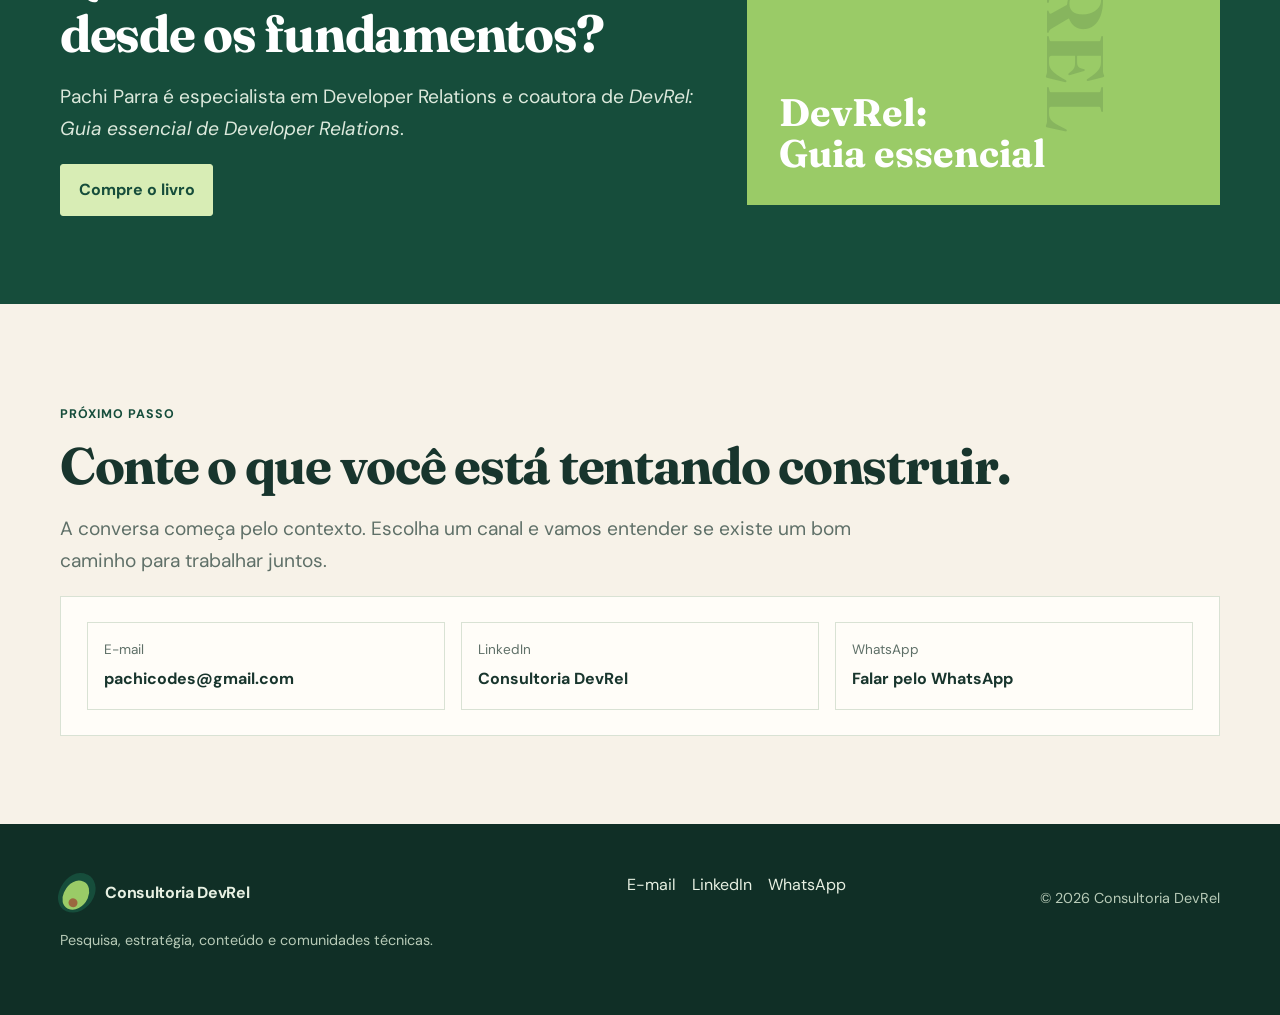
==== commit 6905126c: "Adiciona favicon e meta tags de tema em várias páginas, melhorando a identidade visual e a acessibil" ====
--- a/index.html
+++ b/index.html
@@ -4,7 +4,9 @@
   <meta charset="utf-8">
   <meta name="viewport" content="width=device-width, initial-scale=1">
   <meta name="description" content="Consultoria DevRel: pesquisa, estratégia, conteúdo, educação e comunidades técnicas para empresas de tecnologia.">
+  <meta name="theme-color" content="#164d3b">
   <title>Consultoria DevRel | Relações relevantes com developers</title>
+  <link rel="icon" href="assets/favicon.svg" type="image/svg+xml">
   <link rel="stylesheet" href="css/styles.css">
 </head>
 <body>
--- a/css/styles.css
+++ b/css/styles.css
@@ -3,7 +3,10 @@
 :root { --cream:#f7f2e8; --paper:#fffdf8; --ink:#18352d; --muted:#5f7068; --green:#164d3b; --leaf:#9acb67; --lime:#d8edb5; --line:#d9e2d4; --focus:#d66b32; --max:1160px; }
 * { box-sizing:border-box; }
 html { scroll-behavior:smooth; }
-body { margin:0; background:var(--cream); color:var(--ink); font:400 1rem/1.65 'DM Sans',sans-serif; }
+body { margin:0; background:var(--cream); color:var(--ink); font:400 1rem/1.65 'DM Sans',sans-serif; position:relative; }
+body::before { content:''; position:fixed; inset:0; pointer-events:none; opacity:.18; z-index:0; background-image:radial-gradient(rgba(24,53,45,.13) .55px,transparent .55px); background-size:7px 7px; mix-blend-mode:multiply; }
+header,main,footer { position:relative; z-index:1; }
+body.motion-ready { animation:page-in .65s ease both; }
 a { color:inherit; }
 img { max-width:100%; display:block; }
 :focus-visible { outline:3px solid var(--focus); outline-offset:4px; }
@@ -13,37 +16,44 @@
 .site-header { border-bottom:1px solid var(--line); background:rgba(247,242,232,.94); position:relative; z-index:5; }
 .nav-wrap { min-height:78px; display:flex; align-items:center; justify-content:space-between; gap:2rem; }
 .brand { display:flex; align-items:center; gap:.7rem; text-decoration:none; font-weight:700; letter-spacing:-.02em; }
-.avocado { width:34px; height:42px; border-radius:55% 45% 58% 42%; background:var(--green); display:grid; place-items:end center; padding-bottom:3px; transform:rotate(25deg); position:relative; }
+.brand:hover .avocado { transform:rotate(20deg) translateY(-2px) scale(1.04); }
+.avocado { width:34px; height:42px; border-radius:55% 45% 58% 42%; background:var(--green); display:grid; place-items:end center; padding-bottom:3px; transform:rotate(25deg); position:relative; animation:avocado-breathe 6s ease-in-out infinite; transition:transform .35s cubic-bezier(.22,1,.36,1); }
 .avocado::before { content:''; width:24px; height:31px; border-radius:55% 45% 58% 42%; background:var(--leaf); }
 .avocado::after { content:''; position:absolute; width:9px; height:9px; border-radius:50%; background:#9b673f; bottom:6px; }
 .nav-toggle { display:none; border:1px solid var(--green); background:transparent; color:var(--green); padding:.5rem .7rem; font:inherit; font-weight:700; }
 .nav-list { display:flex; align-items:center; gap:1.5rem; list-style:none; padding:0; margin:0; }
-.nav-list a { text-decoration:none; font-weight:600; color:var(--muted); }
+.nav-list a { text-decoration:none; font-weight:600; color:var(--muted); position:relative; }
+.nav-list a::after { content:''; position:absolute; left:0; right:100%; bottom:-.35rem; height:2px; background:var(--leaf); transition:right .3s cubic-bezier(.22,1,.36,1); }
+.nav-list a:hover::after,.nav-list a[aria-current='page']::after { right:0; }
 .nav-list a:hover,.nav-list a[aria-current='page'] { color:var(--green); }
 .contact-links { display:flex; gap:.5rem; align-items:center; }
-.button { display:inline-flex; align-items:center; justify-content:center; gap:.5rem; border:1px solid var(--green); padding:.75rem 1.1rem; text-decoration:none; font-weight:700; border-radius:3px; transition:transform .2s,background .2s; }
-.button:hover { transform:translateY(-2px); }
+.button { display:inline-flex; align-items:center; justify-content:center; gap:.5rem; border:1px solid var(--green); padding:.75rem 1.1rem; text-decoration:none; font-weight:700; border-radius:3px; transition:transform .25s cubic-bezier(.22,1,.36,1),background .25s,border-color .25s,box-shadow .25s; }
+.button:hover { transform:translateY(-2px); box-shadow:0 8px 18px rgba(22,77,59,.12); }
+.button:active { transform:translateY(0) scale(.98); }
 .button-primary { color:#fff; background:var(--green); }
 .button-secondary { color:var(--green); background:transparent; }
 .button-light { background:var(--lime); color:var(--green); border-color:var(--lime); }
 .hero { padding:7rem 0 5rem; background:linear-gradient(125deg,var(--cream) 60%,var(--lime)); }
 .eyebrow { color:var(--green); font-weight:700; letter-spacing:.08em; text-transform:uppercase; font-size:.78rem; }
-h1,h2,h3 { font-family:'Fraunces',Georgia,serif; line-height:1.1; letter-spacing:-.025em; margin:0 0 1rem; }
+h1,h2,h3 { font-family:'Fraunces',Georgia,serif; line-height:1.1; letter-spacing:-.025em; margin:0 0 1rem; text-wrap:balance; }
 h1 { font-size:clamp(2.8rem,7vw,5.8rem); max-width:850px; }
 h2 { font-size:clamp(2rem,4vw,3.4rem); }
 h3 { font-size:1.45rem; }
-.lede { font-size:1.2rem; color:var(--muted); max-width:700px; }
+.lede { font-size:1.2rem; color:var(--muted); max-width:65ch; text-wrap:pretty; }
+p,li { text-wrap:pretty; }
 .hero-actions { display:flex; flex-wrap:wrap; gap:.75rem; margin-top:2rem; }
 .section { padding:5.5rem 0; }
 .section-heading { display:flex; justify-content:space-between; gap:2rem; align-items:end; margin-bottom:2.5rem; }
 .section-heading p { max-width:470px; color:var(--muted); margin:0; }
 .grid-3 { display:grid; grid-template-columns:repeat(3,1fr); gap:1rem; }
 .grid-2 { display:grid; grid-template-columns:repeat(2,1fr); gap:1rem; }
-.step,.service-card,.case-card,.blog-empty,.contact-panel { background:var(--paper); border:1px solid var(--line); padding:1.6rem; }
+.step,.service-card,.case-card,.blog-empty,.contact-panel { background:var(--paper); border:1px solid var(--line); padding:1.6rem; transition:transform .35s cubic-bezier(.22,1,.36,1),border-color .35s,box-shadow .35s; }
+.step:hover,.service-card:hover,.case-card:hover { transform:translateY(-5px); border-color:var(--leaf); box-shadow:0 14px 28px rgba(24,53,45,.08); }
 .step-number { color:var(--focus); font-weight:700; }
 .step p,.service-card p,.case-card p { color:var(--muted); }
 .service-card { min-height:250px; display:flex; flex-direction:column; }
-.service-card a,.text-link { margin-top:auto; color:var(--green); font-weight:700; text-decoration:underline; text-underline-offset:3px; }
+.service-card a,.text-link { margin-top:auto; color:var(--green); font-weight:700; text-decoration:underline; text-decoration-thickness:1px; text-underline-offset:3px; transition:text-underline-offset .2s,color .2s; }
+.service-card a:hover,.text-link:hover { color:var(--focus); text-underline-offset:6px; }
 .band { background:var(--green); color:#fff; }
 .band .lede,.band p { color:#dce9dc; }
 .book { display:grid; grid-template-columns:1.15fr .85fr; gap:3rem; align-items:center; }
@@ -52,7 +62,8 @@
 .book-cover strong { font:700 2.4rem/1.05 'Fraunces',serif; max-width:280px; }
 .contact-panel { display:grid; grid-template-columns:1fr 1fr 1fr; gap:1rem; }
 .contact-panel a { display:flex; flex-direction:column; gap:.3rem; padding:1rem; text-decoration:none; border:1px solid var(--line); }
-.contact-panel a:hover { background:var(--lime); }
+.contact-panel a { transition:background .3s,transform .3s cubic-bezier(.22,1,.36,1); }
+.contact-panel a:hover { background:var(--lime); transform:translateY(-3px); }
 .contact-label { color:var(--muted); font-size:.85rem; }
 .page-intro { padding:5.5rem 0 3rem; }
 .page-intro h1 { max-width:800px; }
@@ -66,6 +77,10 @@
 .detail .lead { font-size:1.25rem; color:var(--muted); }
 .detail section { padding:2rem 0; border-top:1px solid var(--line); }
 .blog-empty { text-align:center; padding:4rem 1.5rem; }
+.reveal { opacity:0; transform:translateY(18px); transition:opacity .7s ease,transform .7s cubic-bezier(.22,1,.36,1); }
+.reveal.is-visible { opacity:1; transform:none; }
+@keyframes page-in { from { opacity:0; } to { opacity:1; } }
+@keyframes avocado-breathe { 0%,100% { transform:rotate(25deg) translateY(0); } 50% { transform:rotate(28deg) translateY(-3px); } }
 footer { padding:3rem 0; background:#102f26; color:#e7f0e2; }
 .footer-wrap { display:flex; justify-content:space-between; gap:2rem; align-items:start; }
 footer a { color:#e7f0e2; text-decoration:none; }
@@ -73,4 +88,4 @@
 .small { font-size:.9rem; color:var(--muted); }
 footer .small { color:#b8cbb8; }
 @media (max-width:820px) { .nav-toggle { display:block; } .nav-list,.contact-links { display:none; } .nav-list.is-open,.contact-links.is-open { display:flex; } .nav-wrap { flex-wrap:wrap; } .nav-list { order:3; width:100%; flex-direction:column; align-items:flex-start; padding-bottom:1rem; } .contact-links { order:4; width:100%; padding-bottom:1rem; } .grid-3,.grid-2,.book,.contact-panel,.service-detail { grid-template-columns:1fr; } .hero { padding:4.5rem 0 3.5rem; } .section { padding:4rem 0; } .section-heading,.footer-wrap { display:block; } .section-heading p { margin-top:1rem; } .footer-links { margin-top:1rem; } }
-@media (prefers-reduced-motion:reduce) { *,html { scroll-behavior:auto!important; transition:none!important; } }
+@media (prefers-reduced-motion:reduce) { *,html { scroll-behavior:auto!important; transition:none!important; animation:none!important; } .reveal { opacity:1; transform:none; } }
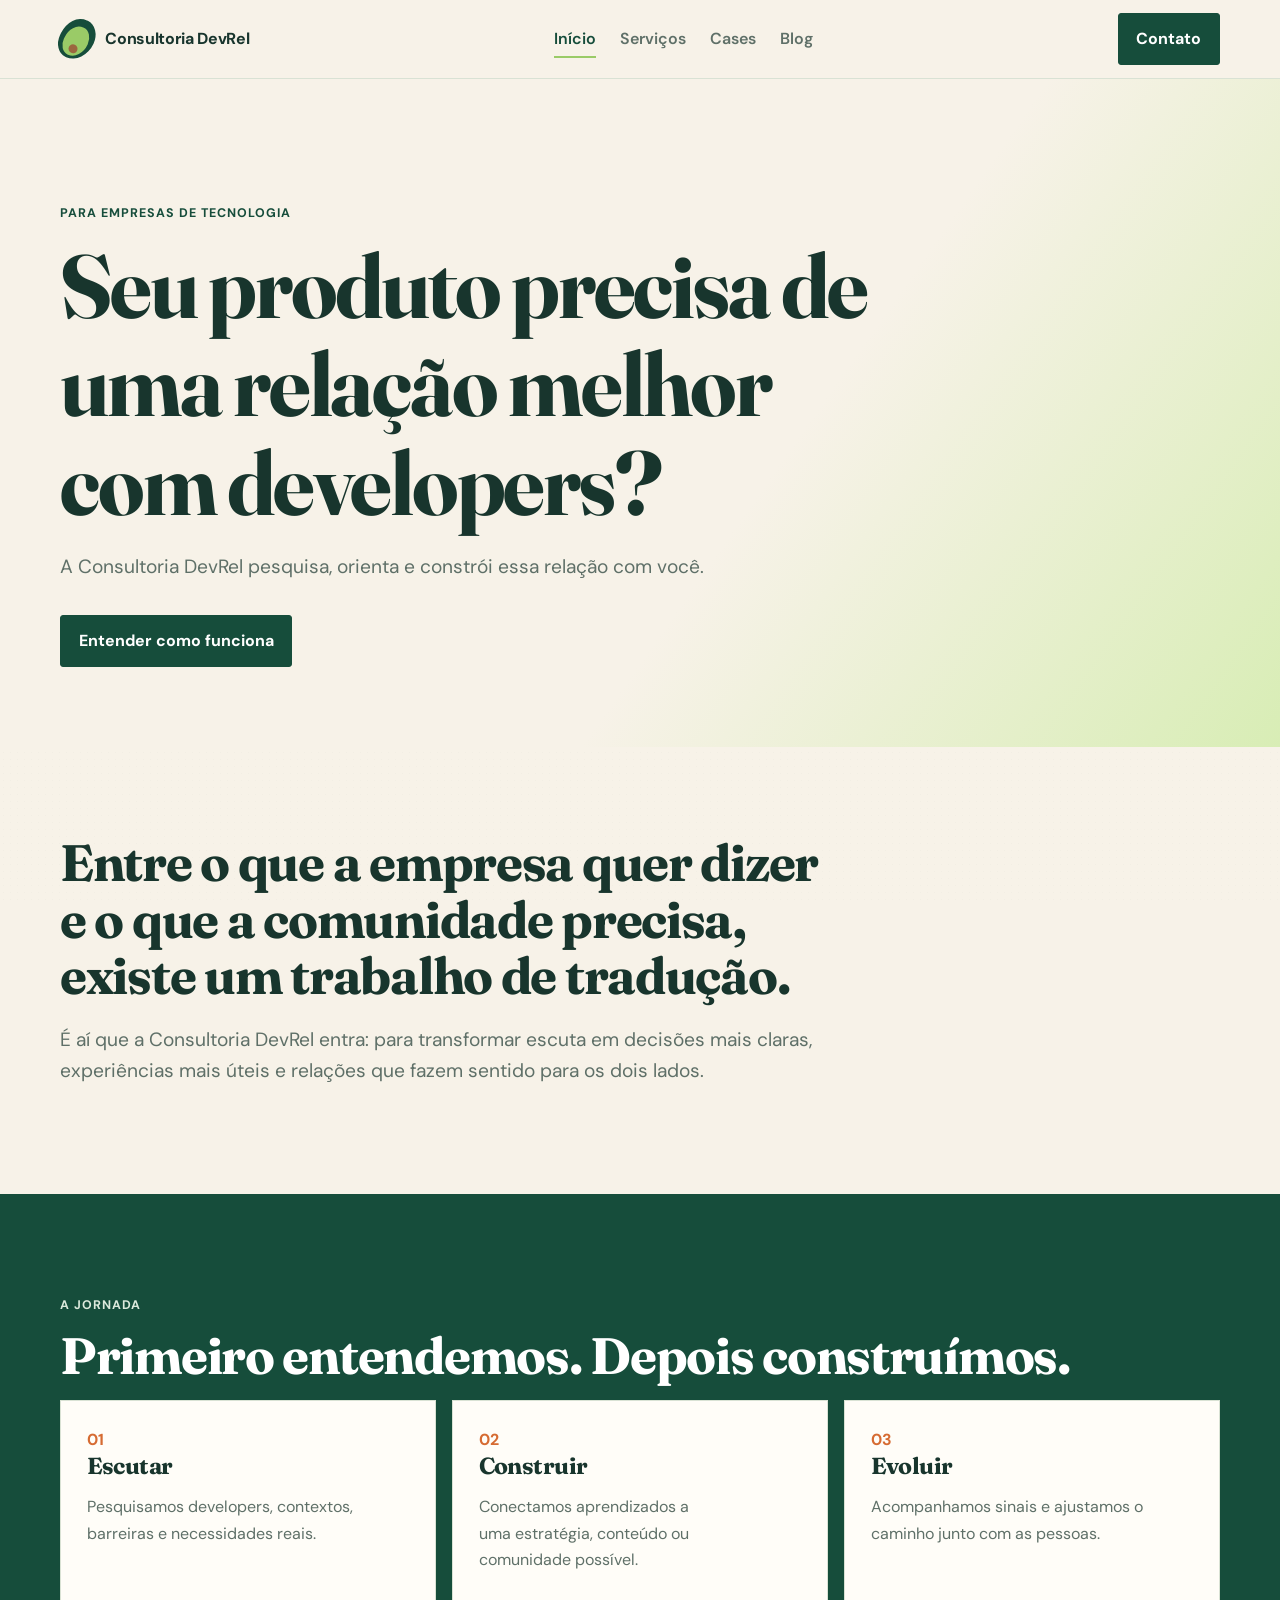
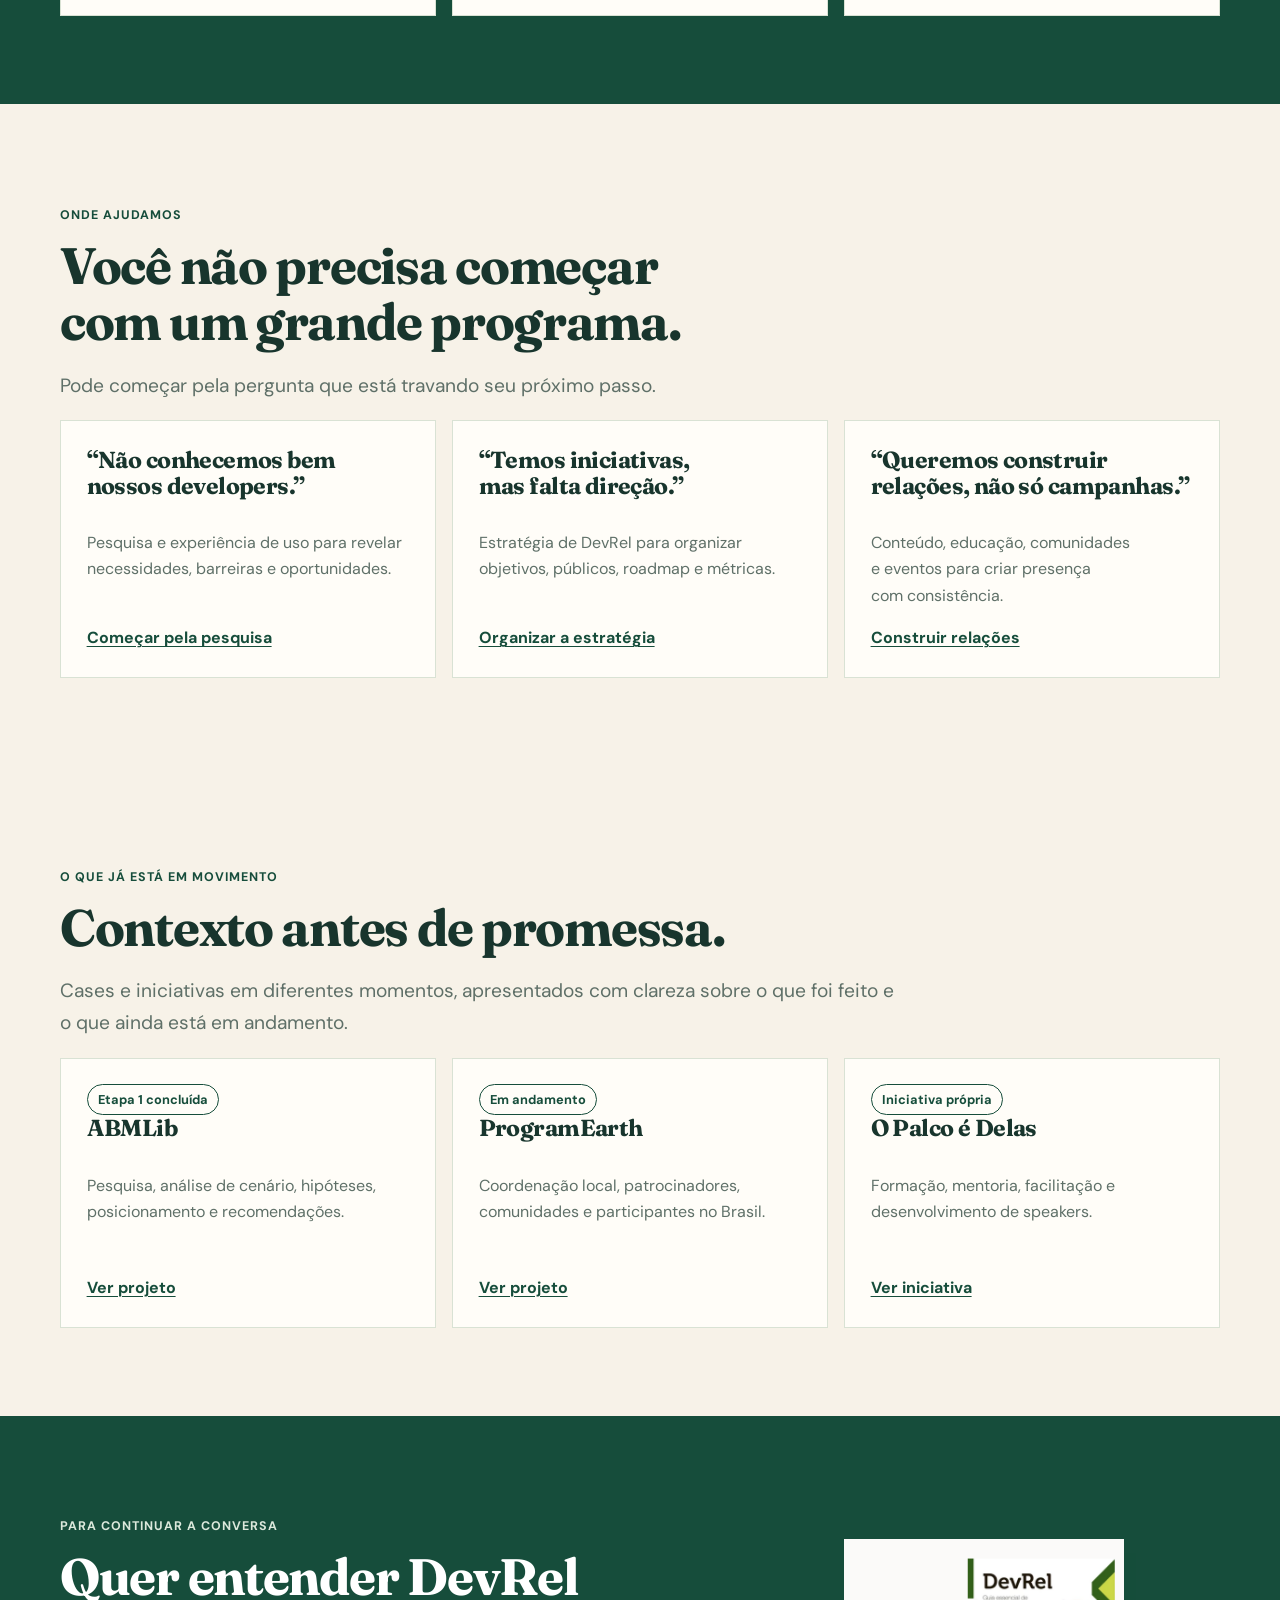
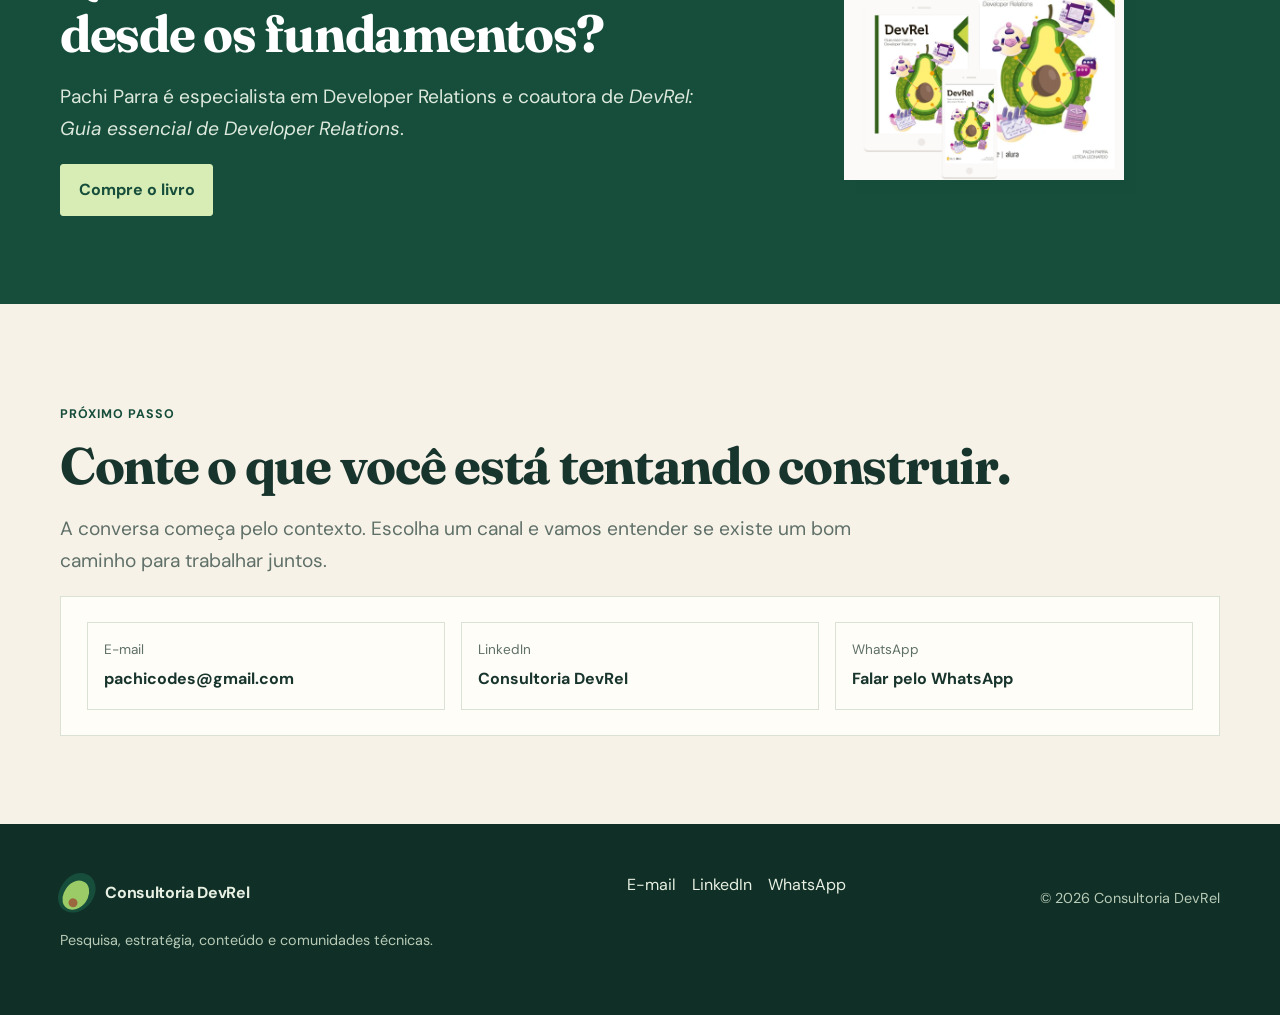
==== commit 1cdc8ab2: "Refactor code structure for improved readability and maintainability" ====
--- a/index.html
+++ b/index.html
@@ -23,7 +23,7 @@
 <section class="section band"><div class="container"><p class="eyebrow">A jornada</p><h2>Primeiro entendemos. Depois construímos.</h2><div class="grid-3"><article class="step"><span class="step-number">01</span><h3>Escutar</h3><p>Pesquisamos developers, contextos, barreiras e necessidades reais.</p></article><article class="step"><span class="step-number">02</span><h3>Construir</h3><p>Conectamos aprendizados a uma estratégia, conteúdo ou comunidade possível.</p></article><article class="step"><span class="step-number">03</span><h3>Evoluir</h3><p>Acompanhamos sinais e ajustamos o caminho junto com as pessoas.</p></article></div></div></section>
 <section class="section"><div class="container"><p class="eyebrow">Onde ajudamos</p><h2>Você não precisa começar com um grande programa.</h2><p class="lede">Pode começar pela pergunta que está travando seu próximo passo.</p><div class="grid-3"><article class="service-card"><h3>“Não conhecemos bem nossos developers.”</h3><p>Pesquisa e experiência de uso para revelar necessidades, barreiras e oportunidades.</p><a href="servicos.html#pesquisa">Começar pela pesquisa</a></article><article class="service-card"><h3>“Temos iniciativas, mas falta direção.”</h3><p>Estratégia de DevRel para organizar objetivos, públicos, roadmap e métricas.</p><a href="servicos.html#estrategia">Organizar a estratégia</a></article><article class="service-card"><h3>“Queremos construir relações, não só campanhas.”</h3><p>Conteúdo, educação, comunidades e eventos para criar presença com consistência.</p><a href="servicos.html#comunidades">Construir relações</a></article></div></div></section>
 <section class="section"><div class="container"><p class="eyebrow">O que já está em movimento</p><h2>Contexto antes de promessa.</h2><p class="lede">Cases e iniciativas em diferentes momentos, apresentados com clareza sobre o que foi feito e o que ainda está em andamento.</p><div class="grid-3"><article class="case-card"><span class="status">Etapa 1 concluída</span><h3>ABMLib</h3><p>Pesquisa, análise de cenário, hipóteses, posicionamento e recomendações.</p><a class="text-link" href="pages/cases/abmlib.html">Ver projeto</a></article><article class="case-card"><span class="status">Em andamento</span><h3>ProgramEarth</h3><p>Coordenação local, patrocinadores, comunidades e participantes no Brasil.</p><a class="text-link" href="pages/cases/programearth.html">Ver projeto</a></article><article class="case-card"><span class="status">Iniciativa própria</span><h3>O Palco é Delas</h3><p>Formação, mentoria, facilitação e desenvolvimento de speakers.</p><a class="text-link" href="pages/cases/o-palco-e-delas.html">Ver iniciativa</a></article></div></div></section>
-<section class="section band"><div class="container book"><div><p class="eyebrow">Para continuar a conversa</p><h2>Quer entender DevRel desde os fundamentos?</h2><p class="lede">Pachi Parra é especialista em Developer Relations e coautora de <em>DevRel: Guia essencial de Developer Relations</em>.</p><a class="button button-light" href="https://www.casadocodigo.com.br/products/livro-devrel" target="_blank" rel="noopener">Compre o livro</a></div><div class="book-cover" aria-label="Representação visual do livro DevRel"><strong>DevRel:<br>Guia essencial</strong></div></div></section>
+<section class="section band"><div class="container book"><div><p class="eyebrow">Para continuar a conversa</p><h2>Quer entender DevRel desde os fundamentos?</h2><p class="lede">Pachi Parra é especialista em Developer Relations e coautora de <em>DevRel: Guia essencial de Developer Relations</em>.</p><a class="button button-light" href="https://www.casadocodigo.com.br/products/livro-devrel" target="_blank" rel="noopener">Compre o livro</a></div><figure class="book-cover"><img src="assets/livro.png" alt="Capa do livro DevRel: Guia essencial de Developer Relations"></figure></div></section>
 <section class="section" id="contato"><div class="container"><p class="eyebrow">Próximo passo</p><h2>Conte o que você está tentando construir.</h2><p class="lede">A conversa começa pelo contexto. Escolha um canal e vamos entender se existe um bom caminho para trabalhar juntos.</p><div class="contact-panel"><a href="mailto:pachicodes@gmail.com"><span class="contact-label">E-mail</span><strong>pachicodes@gmail.com</strong></a><a href="https://www.linkedin.com/company/consultoriadevrel" target="_blank" rel="noopener"><span class="contact-label">LinkedIn</span><strong>Consultoria DevRel</strong></a><a href="https://wa.me/5514936180712" target="_blank" rel="noopener"><span class="contact-label">WhatsApp</span><strong>Falar pelo WhatsApp</strong></a></div></div></section>
 </main>
 <footer><div class="container footer-wrap"><div><a class="brand" href="index.html"><span class="avocado" aria-hidden="true"></span><span>Consultoria DevRel</span></a><p class="small">Pesquisa, estratégia, conteúdo e comunidades técnicas.</p></div><div class="footer-links"><a href="mailto:pachicodes@gmail.com">E-mail</a><a href="https://www.linkedin.com/company/consultoriadevrel" target="_blank" rel="noopener">LinkedIn</a><a href="https://wa.me/5514936180712" target="_blank" rel="noopener">WhatsApp</a></div><p class="small">© <span data-year></span> Consultoria DevRel</p></div></footer>
--- a/css/styles.css
+++ b/css/styles.css
@@ -56,10 +56,13 @@
 .service-card a:hover,.text-link:hover { color:var(--focus); text-underline-offset:6px; }
 .band { background:var(--green); color:#fff; }
 .band .lede,.band p { color:#dce9dc; }
+.band .step { color:var(--ink); }
+.band .step h3 { color:var(--ink); }
+.band .step p { color:var(--muted); }
 .book { display:grid; grid-template-columns:1.15fr .85fr; gap:3rem; align-items:center; }
-.book-cover { min-height:290px; background:var(--leaf); padding:2rem; display:flex; align-items:end; position:relative; overflow:hidden; }
-.book-cover::after { content:'DEVREL'; position:absolute; right:-1rem; top:1rem; color:rgba(24,53,45,.14); font:700 5rem/1 'Fraunces',serif; transform:rotate(90deg); }
-.book-cover strong { font:700 2.4rem/1.05 'Fraunces',serif; max-width:280px; }
+.book-cover { min-height:290px; margin:0; display:flex; align-items:center; justify-content:center; position:relative; }
+.book-cover img { width:min(100%,280px); height:auto; max-height:360px; object-fit:contain; filter:drop-shadow(12px 14px 0 rgba(22,77,59,.14)); transition:transform .45s cubic-bezier(.22,1,.36,1); }
+.book-cover:hover img { transform:translateY(-6px) rotate(1.5deg); }
 .contact-panel { display:grid; grid-template-columns:1fr 1fr 1fr; gap:1rem; }
 .contact-panel a { display:flex; flex-direction:column; gap:.3rem; padding:1rem; text-decoration:none; border:1px solid var(--line); }
 .contact-panel a { transition:background .3s,transform .3s cubic-bezier(.22,1,.36,1); }
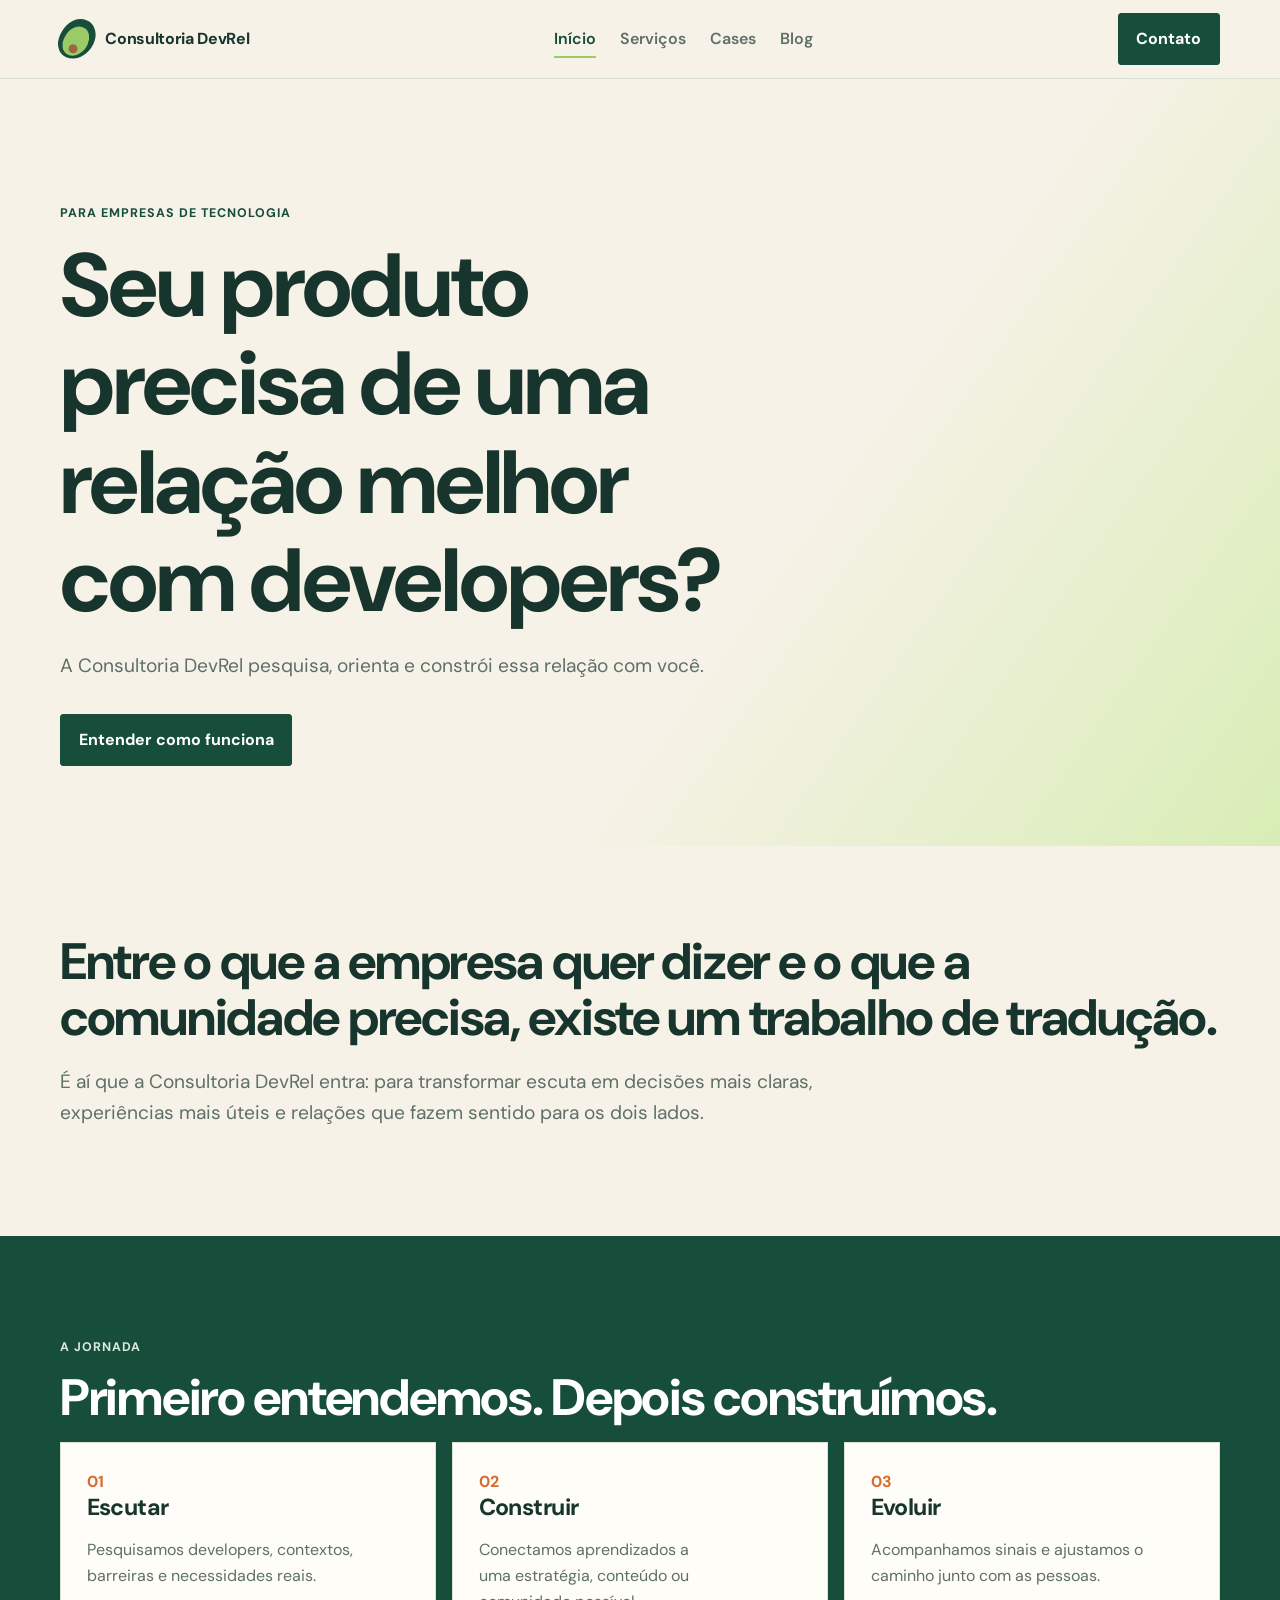
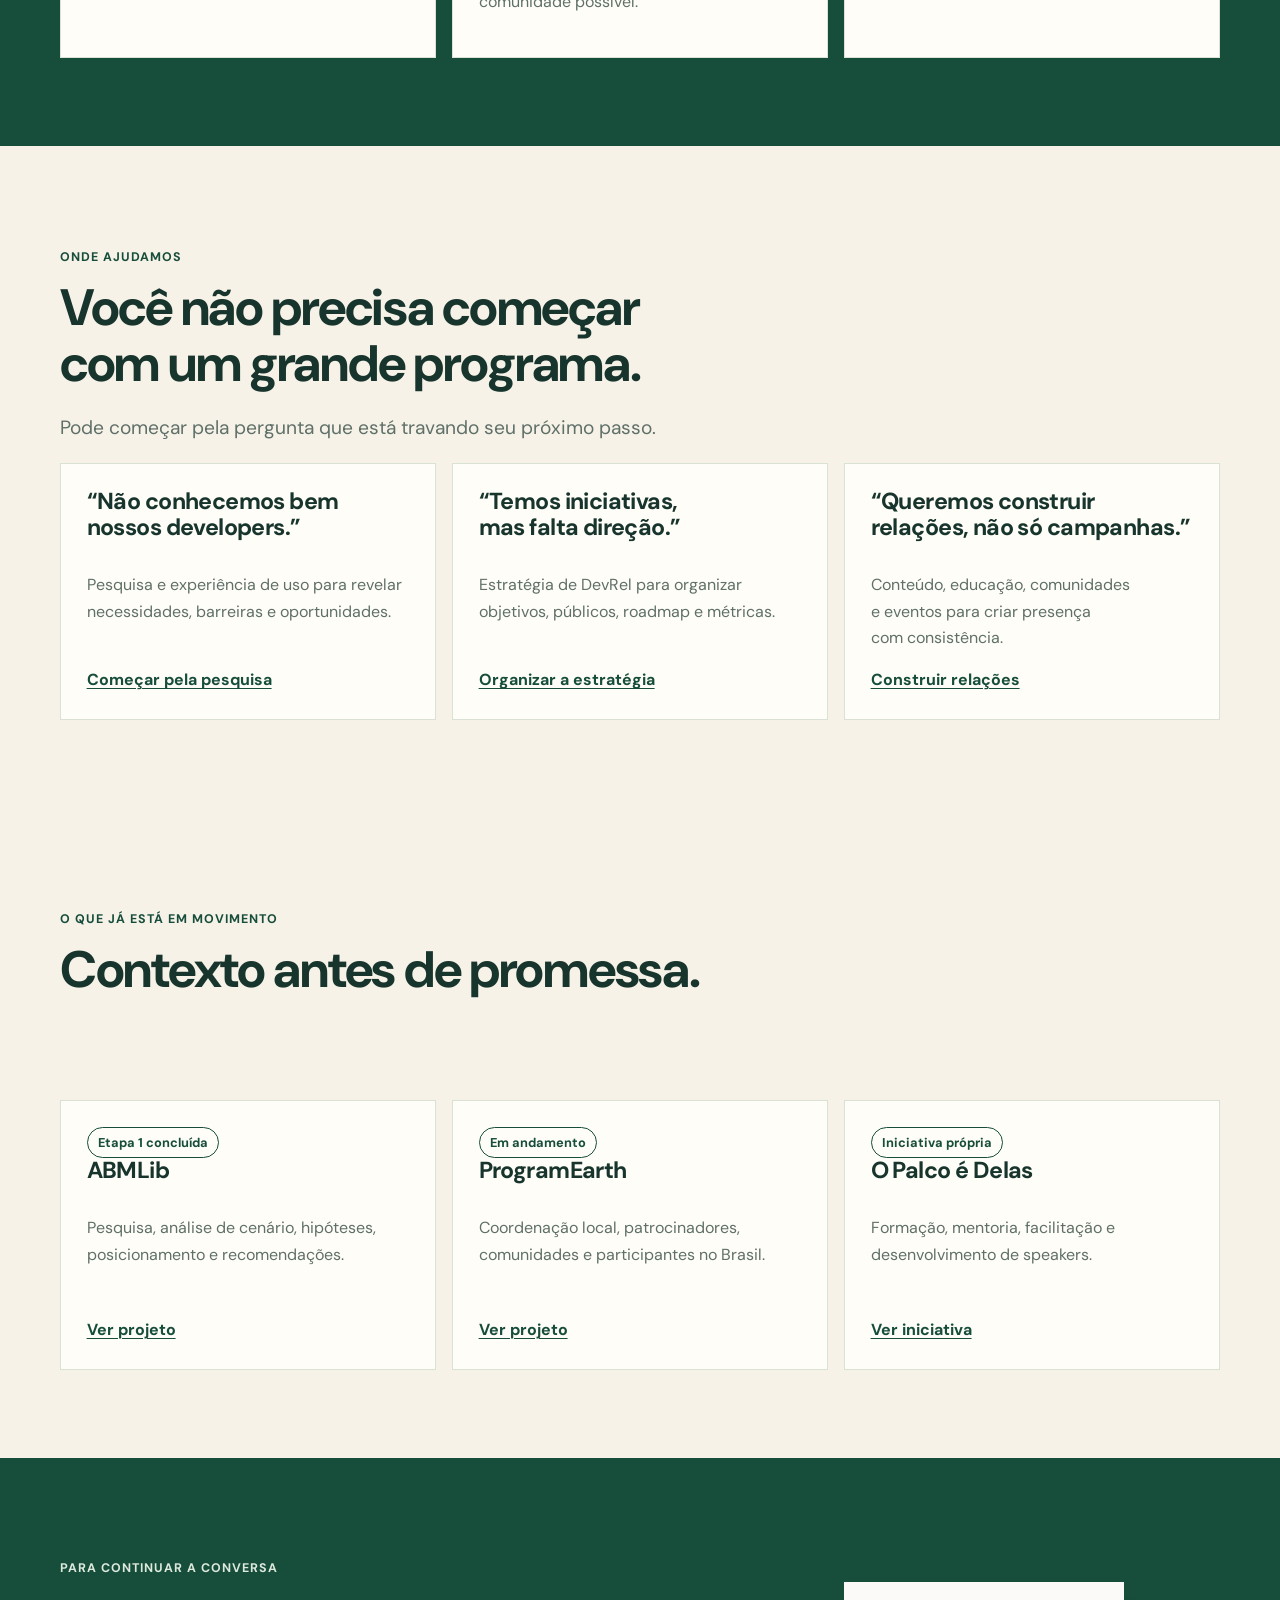
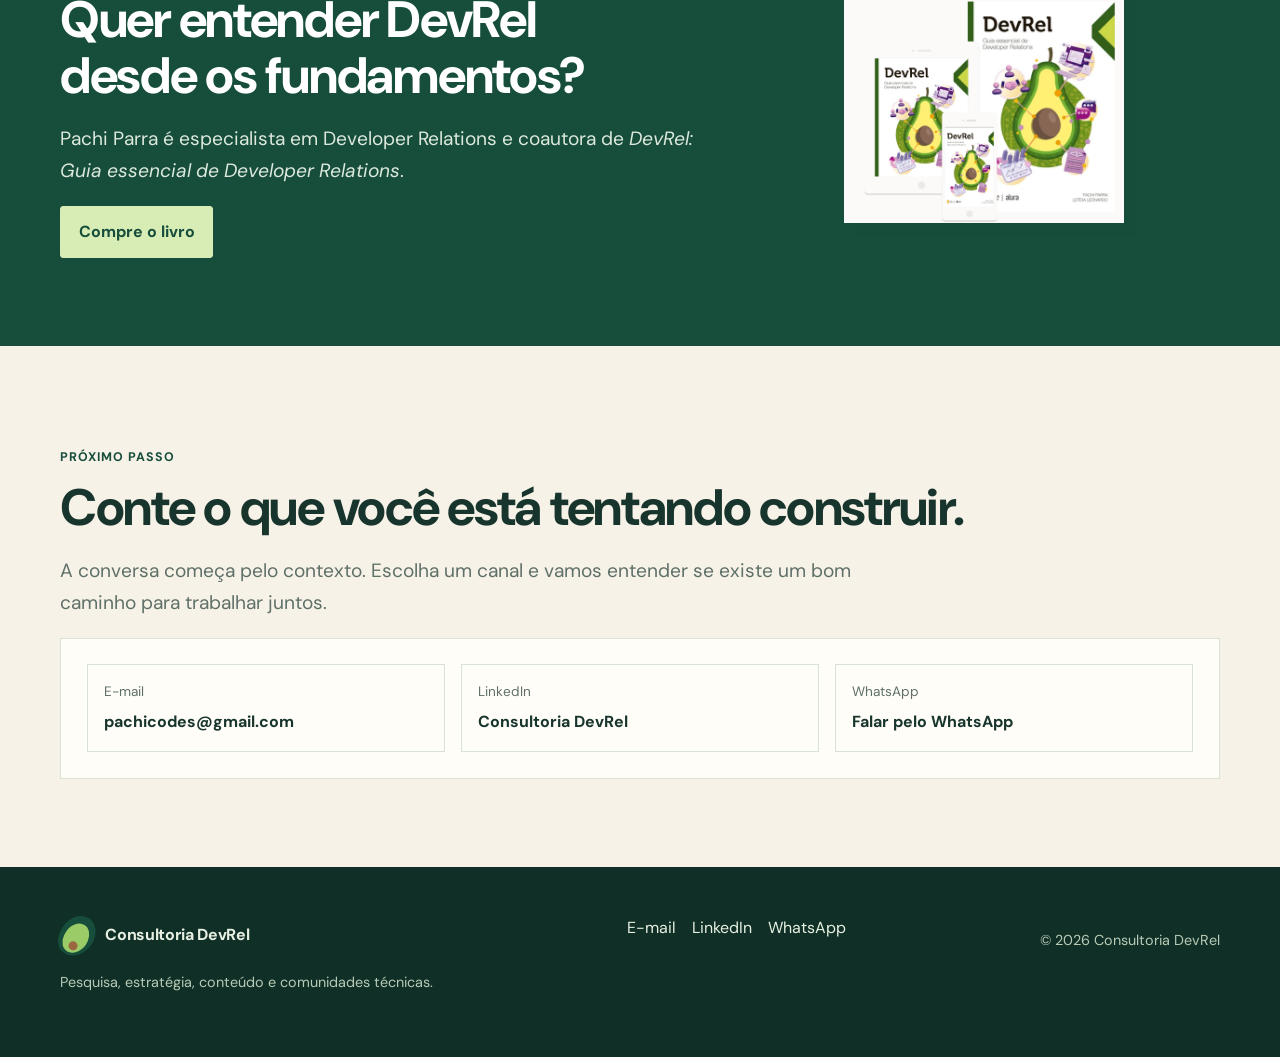
==== commit 69c716c0: "Atualiza a seção "band" para melhorar a acessibilidade da imagem do livro e otimiza o carregamento." ====
--- a/index.html
+++ b/index.html
@@ -23,7 +23,7 @@
 <section class="section band"><div class="container"><p class="eyebrow">A jornada</p><h2>Primeiro entendemos. Depois construímos.</h2><div class="grid-3"><article class="step"><span class="step-number">01</span><h3>Escutar</h3><p>Pesquisamos developers, contextos, barreiras e necessidades reais.</p></article><article class="step"><span class="step-number">02</span><h3>Construir</h3><p>Conectamos aprendizados a uma estratégia, conteúdo ou comunidade possível.</p></article><article class="step"><span class="step-number">03</span><h3>Evoluir</h3><p>Acompanhamos sinais e ajustamos o caminho junto com as pessoas.</p></article></div></div></section>
 <section class="section"><div class="container"><p class="eyebrow">Onde ajudamos</p><h2>Você não precisa começar com um grande programa.</h2><p class="lede">Pode começar pela pergunta que está travando seu próximo passo.</p><div class="grid-3"><article class="service-card"><h3>“Não conhecemos bem nossos developers.”</h3><p>Pesquisa e experiência de uso para revelar necessidades, barreiras e oportunidades.</p><a href="servicos.html#pesquisa">Começar pela pesquisa</a></article><article class="service-card"><h3>“Temos iniciativas, mas falta direção.”</h3><p>Estratégia de DevRel para organizar objetivos, públicos, roadmap e métricas.</p><a href="servicos.html#estrategia">Organizar a estratégia</a></article><article class="service-card"><h3>“Queremos construir relações, não só campanhas.”</h3><p>Conteúdo, educação, comunidades e eventos para criar presença com consistência.</p><a href="servicos.html#comunidades">Construir relações</a></article></div></div></section>
 <section class="section"><div class="container"><p class="eyebrow">O que já está em movimento</p><h2>Contexto antes de promessa.</h2><p class="lede">Cases e iniciativas em diferentes momentos, apresentados com clareza sobre o que foi feito e o que ainda está em andamento.</p><div class="grid-3"><article class="case-card"><span class="status">Etapa 1 concluída</span><h3>ABMLib</h3><p>Pesquisa, análise de cenário, hipóteses, posicionamento e recomendações.</p><a class="text-link" href="pages/cases/abmlib.html">Ver projeto</a></article><article class="case-card"><span class="status">Em andamento</span><h3>ProgramEarth</h3><p>Coordenação local, patrocinadores, comunidades e participantes no Brasil.</p><a class="text-link" href="pages/cases/programearth.html">Ver projeto</a></article><article class="case-card"><span class="status">Iniciativa própria</span><h3>O Palco é Delas</h3><p>Formação, mentoria, facilitação e desenvolvimento de speakers.</p><a class="text-link" href="pages/cases/o-palco-e-delas.html">Ver iniciativa</a></article></div></div></section>
-<section class="section band"><div class="container book"><div><p class="eyebrow">Para continuar a conversa</p><h2>Quer entender DevRel desde os fundamentos?</h2><p class="lede">Pachi Parra é especialista em Developer Relations e coautora de <em>DevRel: Guia essencial de Developer Relations</em>.</p><a class="button button-light" href="https://www.casadocodigo.com.br/products/livro-devrel" target="_blank" rel="noopener">Compre o livro</a></div><figure class="book-cover"><img src="assets/livro.png" alt="Capa do livro DevRel: Guia essencial de Developer Relations"></figure></div></section>
+<section class="section band"><div class="container book"><div><p class="eyebrow">Para continuar a conversa</p><h2>Quer entender DevRel desde os fundamentos?</h2><p class="lede">Pachi Parra é especialista em Developer Relations e coautora de <em>DevRel: Guia essencial de Developer Relations</em>.</p><a class="button button-light" href="https://www.casadocodigo.com.br/products/livro-devrel" target="_blank" rel="noopener">Compre o livro</a></div><figure class="book-cover"><img src="./assets/livro.png" alt="Capa do livro DevRel: Guia essencial de Developer Relations" loading="eager" decoding="async"></figure></div></section>
 <section class="section" id="contato"><div class="container"><p class="eyebrow">Próximo passo</p><h2>Conte o que você está tentando construir.</h2><p class="lede">A conversa começa pelo contexto. Escolha um canal e vamos entender se existe um bom caminho para trabalhar juntos.</p><div class="contact-panel"><a href="mailto:pachicodes@gmail.com"><span class="contact-label">E-mail</span><strong>pachicodes@gmail.com</strong></a><a href="https://www.linkedin.com/company/consultoriadevrel" target="_blank" rel="noopener"><span class="contact-label">LinkedIn</span><strong>Consultoria DevRel</strong></a><a href="https://wa.me/5514936180712" target="_blank" rel="noopener"><span class="contact-label">WhatsApp</span><strong>Falar pelo WhatsApp</strong></a></div></div></section>
 </main>
 <footer><div class="container footer-wrap"><div><a class="brand" href="index.html"><span class="avocado" aria-hidden="true"></span><span>Consultoria DevRel</span></a><p class="small">Pesquisa, estratégia, conteúdo e comunidades técnicas.</p></div><div class="footer-links"><a href="mailto:pachicodes@gmail.com">E-mail</a><a href="https://www.linkedin.com/company/consultoriadevrel" target="_blank" rel="noopener">LinkedIn</a><a href="https://wa.me/5514936180712" target="_blank" rel="noopener">WhatsApp</a></div><p class="small">© <span data-year></span> Consultoria DevRel</p></div></footer>
--- a/css/styles.css
+++ b/css/styles.css
@@ -1,4 +1,4 @@
-@import url('https://fonts.googleapis.com/css2?family=DM+Sans:wght@400;500;600;700&family=Fraunces:opsz,wght@9..144,600;9..144,700&display=swap');
+@import url('https://fonts.googleapis.com/css2?family=DM+Sans:wght@400;500;600;700&display=swap');
 
 :root { --cream:#f7f2e8; --paper:#fffdf8; --ink:#18352d; --muted:#5f7068; --green:#164d3b; --leaf:#9acb67; --lime:#d8edb5; --line:#d9e2d4; --focus:#d66b32; --max:1160px; }
 * { box-sizing:border-box; }
@@ -35,7 +35,7 @@
 .button-light { background:var(--lime); color:var(--green); border-color:var(--lime); }
 .hero { padding:7rem 0 5rem; background:linear-gradient(125deg,var(--cream) 60%,var(--lime)); }
 .eyebrow { color:var(--green); font-weight:700; letter-spacing:.08em; text-transform:uppercase; font-size:.78rem; }
-h1,h2,h3 { font-family:'Fraunces',Georgia,serif; line-height:1.1; letter-spacing:-.025em; margin:0 0 1rem; text-wrap:balance; }
+h1,h2,h3 { font-family:'DM Sans',sans-serif; line-height:1.1; letter-spacing:-.025em; margin:0 0 1rem; text-wrap:balance; font-weight:700; }
 h1 { font-size:clamp(2.8rem,7vw,5.8rem); max-width:850px; }
 h2 { font-size:clamp(2rem,4vw,3.4rem); }
 h3 { font-size:1.45rem; }
@@ -60,8 +60,8 @@
 .band .step h3 { color:var(--ink); }
 .band .step p { color:var(--muted); }
 .book { display:grid; grid-template-columns:1.15fr .85fr; gap:3rem; align-items:center; }
-.book-cover { min-height:290px; margin:0; display:flex; align-items:center; justify-content:center; position:relative; }
-.book-cover img { width:min(100%,280px); height:auto; max-height:360px; object-fit:contain; filter:drop-shadow(12px 14px 0 rgba(22,77,59,.14)); transition:transform .45s cubic-bezier(.22,1,.36,1); }
+.book-cover { min-height:290px; margin:0; display:flex; align-items:center; justify-content:center; position:relative; visibility:visible; }
+.book-cover img { display:block; width:min(100%,280px); height:auto; max-height:360px; object-fit:contain; filter:drop-shadow(12px 14px 0 rgba(22,77,59,.14)); transition:transform .45s cubic-bezier(.22,1,.36,1); }
 .book-cover:hover img { transform:translateY(-6px) rotate(1.5deg); }
 .contact-panel { display:grid; grid-template-columns:1fr 1fr 1fr; gap:1rem; }
 .contact-panel a { display:flex; flex-direction:column; gap:.3rem; padding:1rem; text-decoration:none; border:1px solid var(--line); }
